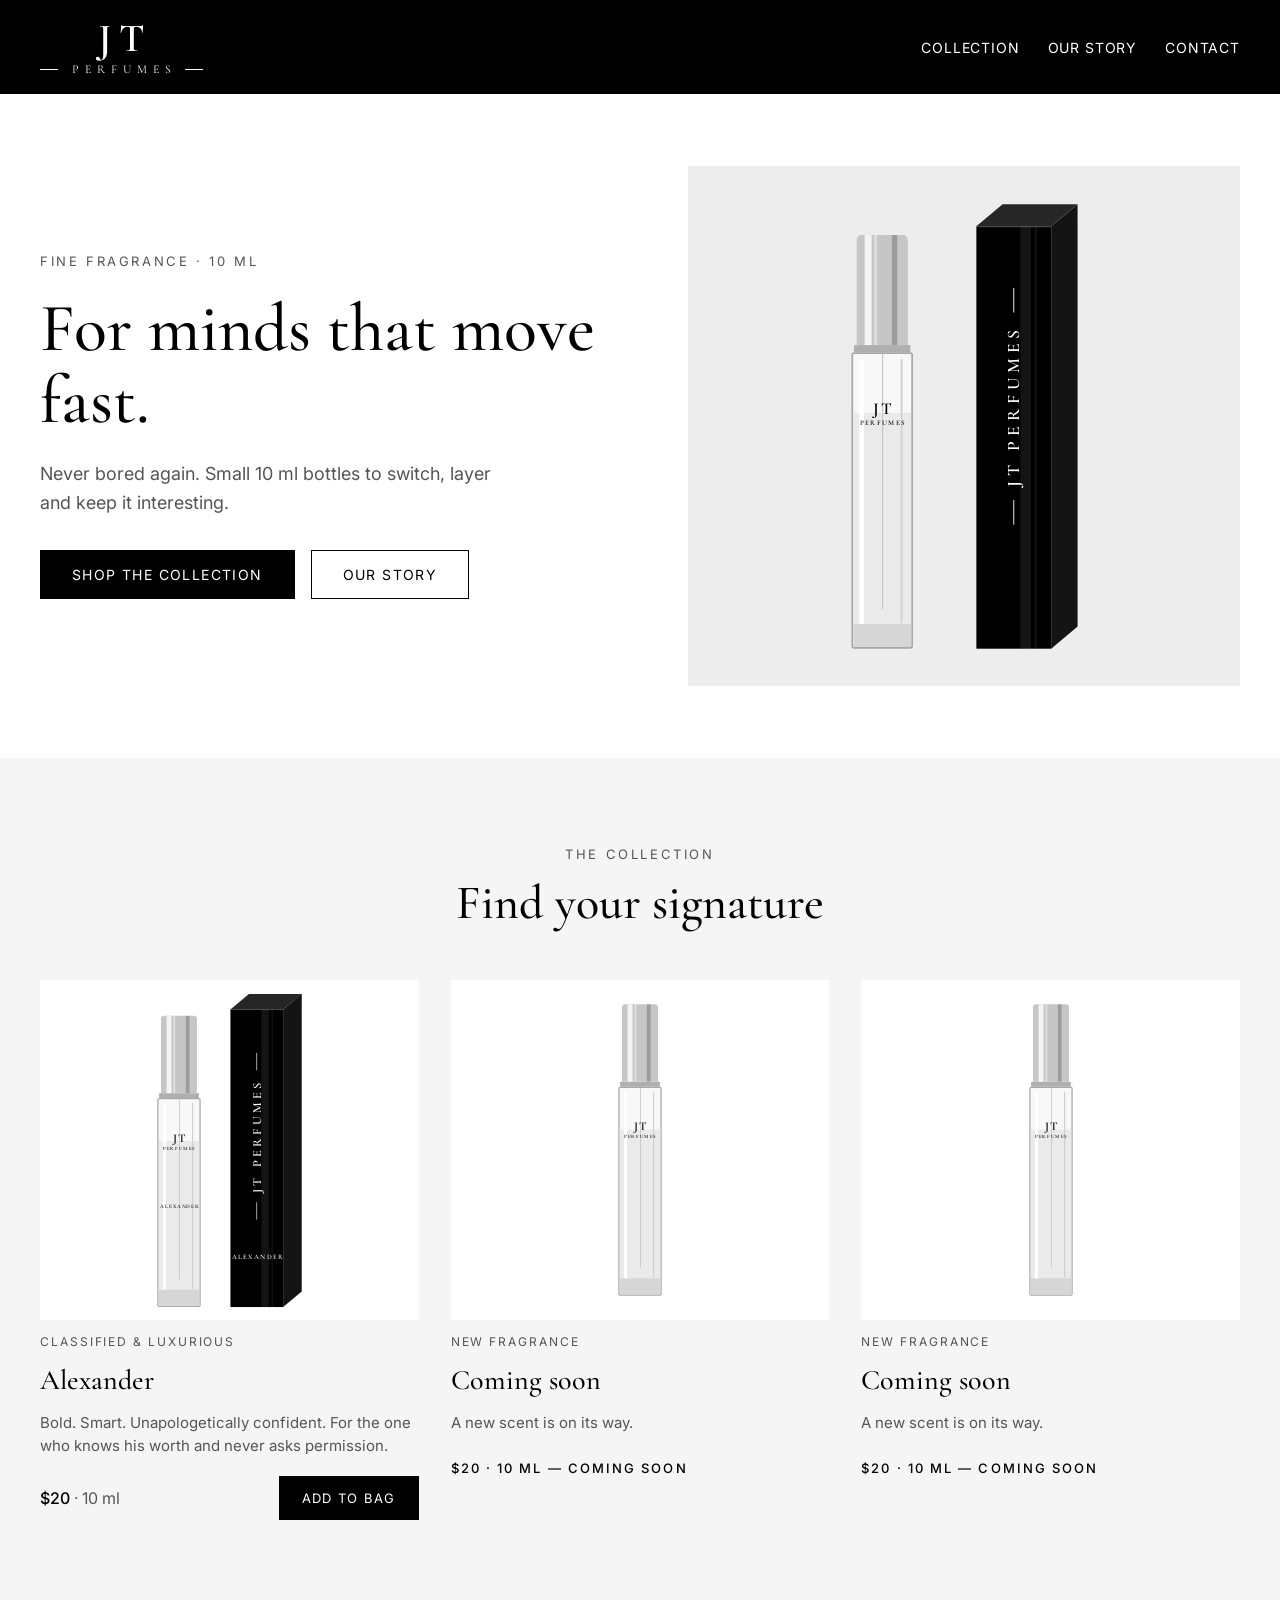
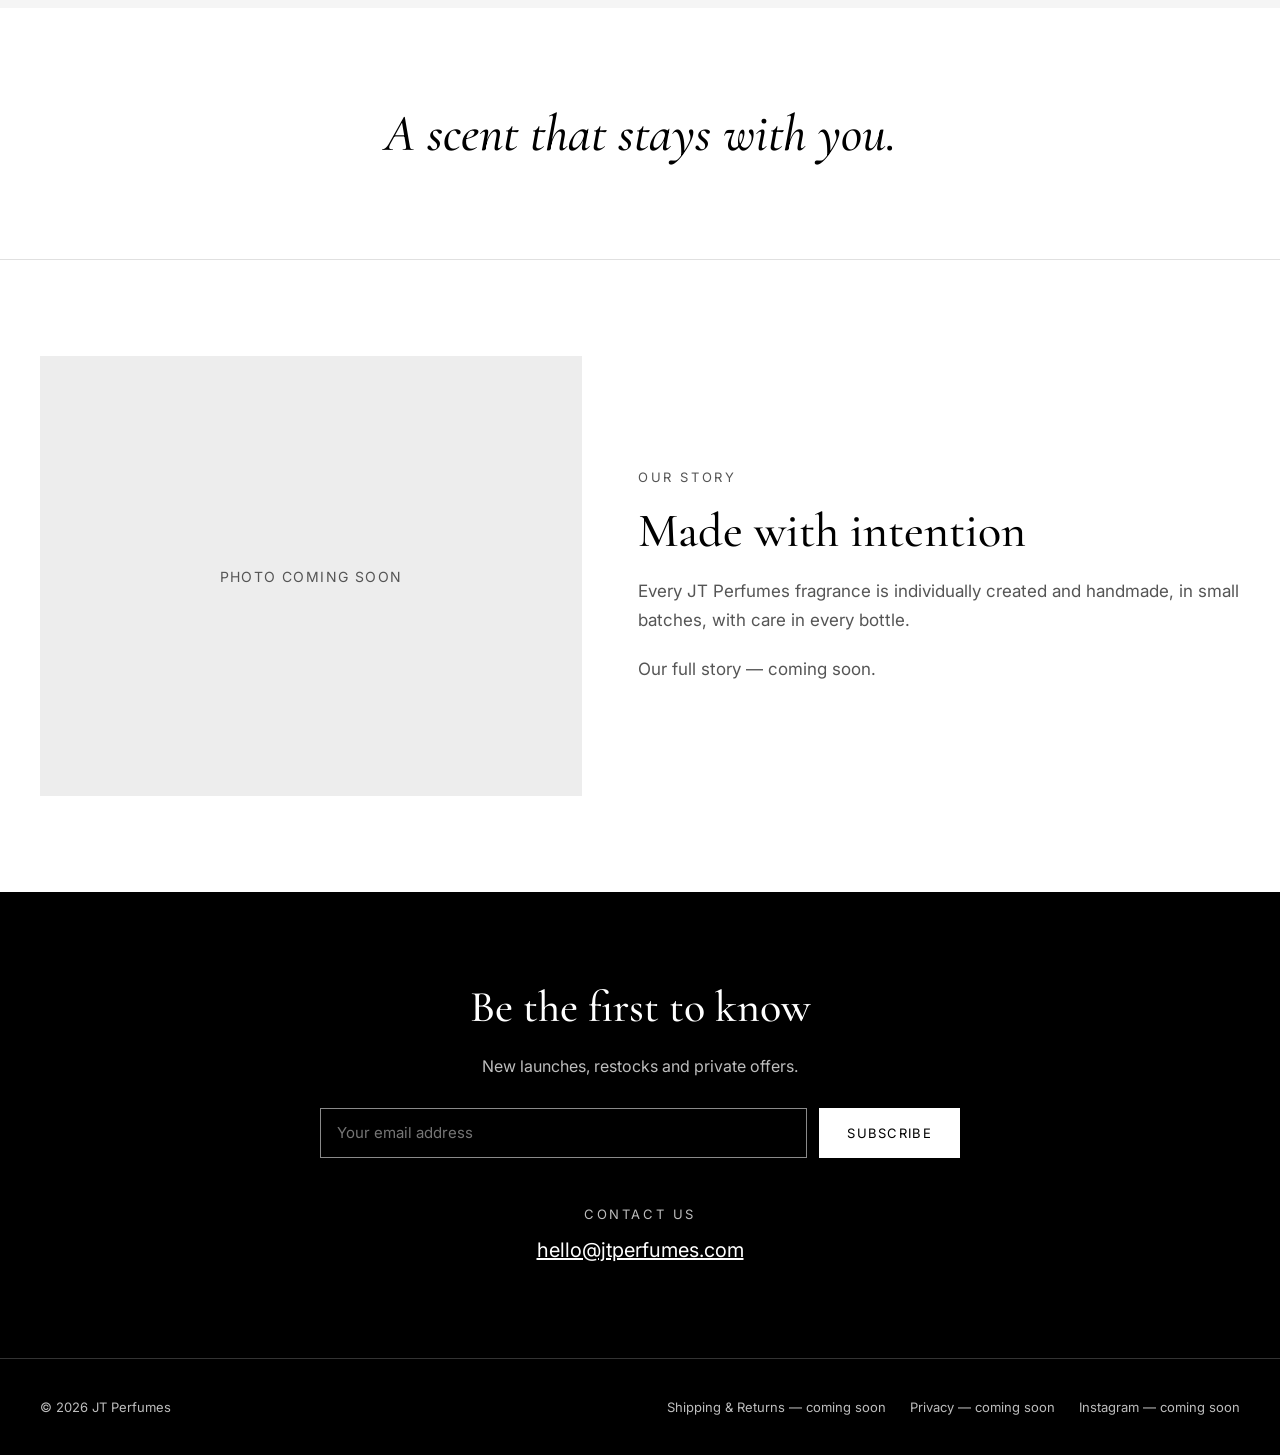
==== index.html @ 1dce6720 "Publish new JT Perfumes homepage Single-page black-and-white homepage: For minds that move fast, Ale" ====
<!doctype html>
<html lang="en">
<head>
<meta charset="utf-8">
<meta name="viewport" content="width=device-width, initial-scale=1">
<title>JT Perfumes – For minds that move fast</title>
<meta name="description" content="JT Perfumes – never bored again. Small 10 ml fragrances to switch, layer and keep it interesting.">
<link rel="preconnect" href="https://fonts.googleapis.com">
<link href="https://fonts.googleapis.com/css2?family=Cormorant+Garamond:ital,wght@0,400;0,500;0,600;1,500&amp;family=Inter:wght@400;500;600&amp;display=swap" rel="stylesheet">
<style>
body{margin:0;background:#FFFFFF}
a{color:#000000}a:hover{color:#555555}
</style>
<style>html{scroll-behavior:smooth}</style>
</head>
<body>
<div style="font-family: Inter, system-ui, sans-serif; color: #000000; background: #FFFFFF; width: 100%; min-height: 100vh">

<header style="background: #000000; color: #FFFFFF">
<nav aria-label="Main" style="max-width: 1200px; margin: 0 auto; padding: 18px 24px; display: flex; flex-wrap: wrap; align-items: center; justify-content: space-between; gap: 16px">
<a href="#top" aria-label="JT Perfumes home" style="color: #FFFFFF; text-decoration: none; display: flex; flex-direction: column; align-items: center; gap: 4px">
<span style="font-family: 'Cormorant Garamond', Georgia, serif; font-weight: 600; font-size: 40px; line-height: 1; letter-spacing: 0.22em; padding-left: 0.22em">JT</span>
<span style="display: flex; align-items: center; gap: 8px">
<span style="width: 18px; height: 1px; background: #FFFFFF"></span>
<span style="font-family: 'Cormorant Garamond', Georgia, serif; font-size: 12px; letter-spacing: 0.5em; padding-left: 0.5em">PERFUMES</span>
<span style="width: 18px; height: 1px; background: #FFFFFF"></span>
</span>
</a>
<div style="display: flex; flex-wrap: wrap; gap: 28px; font-size: 14px; letter-spacing: 0.06em; text-transform: uppercase">
<a href="#collection" style="color: #FFFFFF; text-decoration: none; padding: 12px 0">Collection</a>
<a href="#about" style="color: #FFFFFF; text-decoration: none; padding: 12px 0">Our Story</a>
<a href="#contact" style="color: #FFFFFF; text-decoration: none; padding: 12px 0">Contact</a>
</div>
</nav>
</header>

<section id="top" style="max-width: 1200px; margin: 0 auto; padding: 72px 24px; display: flex; flex-wrap: wrap; align-items: center; gap: 56px">
<div style="flex: 1 1 420px; min-width: 0; display: flex; flex-direction: column; gap: 24px">
<p style="margin: 0; font-size: 13px; letter-spacing: 0.2em; text-transform: uppercase; color: #555555">Fine fragrance · 10 ml</p>
<h1 style="margin: 0; font-family: 'Cormorant Garamond', Georgia, serif; font-weight: 500; font-size: 68px; line-height: 1.05">For minds that move fast.</h1>
<p style="margin: 0; font-size: 18px; line-height: 1.6; color: #555555; max-width: 480px">Never bored again. Small 10 ml bottles to switch, layer and keep it interesting.</p>
<div style="display: flex; flex-wrap: wrap; gap: 16px; padding-top: 8px">
<a href="#collection" style="display: inline-block; background: #000000; color: #FFFFFF; text-decoration: none; padding: 16px 32px; font-size: 14px; letter-spacing: 0.1em; text-transform: uppercase">Shop the collection</a>
<a href="#about" style="display: inline-block; border: 1px solid #000000; text-decoration: none; padding: 15px 31px; font-size: 14px; letter-spacing: 0.1em; text-transform: uppercase">Our story</a>
</div>
</div>
<div style="flex: 1 1 380px; min-width: 0; height: 520px; background: #EDEDED; overflow: hidden; display: flex; align-items: center; justify-content: center">
<div style="flex: none; transform: scale(0.88); display: flex; align-items: flex-end; gap: 72px">
<div role="img" aria-label="Slim square clear glass 10 ml bottle with silver cap" style="width: 70px; display: flex; flex-direction: column; align-items: center">
<div style="position: relative; width: 58px; height: 125px; border-radius: 5px 5px 1px 1px; background: #C6C6C6; overflow: hidden">
<div style="position: absolute; left: 9px; top: 0; width: 8px; height: 125px; background: #F4F4F4"></div>
<div style="position: absolute; left: 20px; top: 0; width: 3px; height: 125px; background: #E0E0E0"></div>
<div style="position: absolute; left: 40px; top: 0; width: 6px; height: 125px; background: #9C9C9C"></div>
</div>
<div style="width: 64px; height: 8px; background: #AFAFAF"></div>
<div style="position: relative; width: 70px; height: 337px; box-sizing: border-box; border: 2px solid #A8A8A8; border-radius: 3px; background: #F8F8F8; overflow: hidden">
<div style="position: absolute; left: 0; bottom: 0; width: 100%; height: 80%; background: #EAEAEA"></div>
<div style="position: absolute; left: 7px; top: 6px; width: 5px; height: 320px; background: #FFFFFF; border-radius: 2px"></div>
<div style="position: absolute; left: 54px; top: 6px; width: 2px; height: 300px; background: #D0D0D0"></div>
<div style="position: absolute; left: 33px; top: 0; width: 1px; height: 290px; background: #B8B8B8"></div>
<div style="position: absolute; left: 0; bottom: 0; width: 100%; height: 26px; background: #D6D6D6"></div>
<div style="position: absolute; left: 0; top: 52px; width: 66px; display: flex; flex-direction: column; align-items: center; gap: 4px; color: #000000; font-family: 'Cormorant Garamond', Georgia, serif">
<span style="font-weight: 600; font-size: 19px; line-height: 1; letter-spacing: 0.14em; padding-left: 0.14em">JT</span>
<span style="font-weight: 600; font-size: 8px; line-height: 1; letter-spacing: 0.22em; padding-left: 0.22em">PERFUMES</span>
</div>
</div>
</div>
<div role="img" aria-label="Tall glossy black JT Perfumes box" style="position: relative; width: 115px; height: 505px">
<div style="position: absolute; left: 0; top: 0; width: 85px; height: 25px; background: #262626; transform: skewX(-50deg); transform-origin: bottom left"></div>
<div style="position: absolute; left: 85px; top: 25px; width: 30px; height: 480px; background: #141414; transform: skewY(-40deg); transform-origin: top left"></div>
<div style="position: absolute; left: 0; top: 25px; width: 85px; height: 480px; background: #000000; overflow: hidden; color: #FFFFFF">
<div style="position: absolute; left: 0; top: 0; width: 85px; height: 1px; background: #5A5A5A"></div>
<div style="position: absolute; left: 50px; top: 0; width: 12px; height: 480px; background: #FFFFFF; opacity: 0.08"></div>
<div style="position: absolute; left: 66px; top: 0; width: 3px; height: 480px; background: #FFFFFF; opacity: 0.06"></div>
<div style="position: absolute; left: 0; top: 70px; width: 85px; display: flex; flex-direction: column; align-items: center; gap: 14px">
<span style="width: 1px; height: 28px; background: #FFFFFF"></span>
<span style="writing-mode: vertical-rl; transform: rotate(180deg); white-space: nowrap; font-family: 'Cormorant Garamond', Georgia, serif; font-weight: 600; font-size: 20px; line-height: 1; letter-spacing: 0.28em">JT PERFUMES</span>
<span style="width: 1px; height: 28px; background: #FFFFFF"></span>
</div>
</div>
</div>
</div>
</div>
</section>

<section id="collection" style="background: #F5F5F5; padding: 88px 24px">
<div style="max-width: 1200px; margin: 0 auto; display: flex; flex-direction: column; gap: 48px">
<div style="display: flex; flex-direction: column; gap: 12px; align-items: center; text-align: center">
<p style="margin: 0; font-size: 13px; letter-spacing: 0.2em; text-transform: uppercase; color: #555555">The collection</p>
<h2 style="margin: 0; font-family: 'Cormorant Garamond', Georgia, serif; font-weight: 500; font-size: 48px">Find your signature</h2>
</div>
<div style="display: grid; grid-template-columns: repeat(auto-fit, minmax(240px, 1fr)); gap: 32px">

<article style="display: flex; flex-direction: column; gap: 14px">

<div style="height: 340px; background: #FFFFFF; overflow: hidden; display: flex; align-items: center; justify-content: center">
<div style="flex: none; transform: scale(0.62); display: flex; align-items: flex-end; gap: 48px">
<div role="img" aria-label="Alexander 10 ml bottle" style="width: 70px; display: flex; flex-direction: column; align-items: center">
<div style="position: relative; width: 58px; height: 125px; border-radius: 5px 5px 1px 1px; background: #C6C6C6; overflow: hidden">
<div style="position: absolute; left: 9px; top: 0; width: 8px; height: 125px; background: #F4F4F4"></div>
<div style="position: absolute; left: 20px; top: 0; width: 3px; height: 125px; background: #E0E0E0"></div>
<div style="position: absolute; left: 40px; top: 0; width: 6px; height: 125px; background: #9C9C9C"></div>
</div>
<div style="width: 64px; height: 8px; background: #AFAFAF"></div>
<div style="position: relative; width: 70px; height: 337px; box-sizing: border-box; border: 2px solid #A8A8A8; border-radius: 3px; background: #F8F8F8; overflow: hidden">
<div style="position: absolute; left: 0; bottom: 0; width: 100%; height: 80%; background: #EAEAEA"></div>
<div style="position: absolute; left: 7px; top: 6px; width: 5px; height: 320px; background: #FFFFFF; border-radius: 2px"></div>
<div style="position: absolute; left: 54px; top: 6px; width: 2px; height: 300px; background: #D0D0D0"></div>
<div style="position: absolute; left: 33px; top: 0; width: 1px; height: 290px; background: #B8B8B8"></div>
<div style="position: absolute; left: 0; bottom: 0; width: 100%; height: 26px; background: #D6D6D6"></div>
<div style="position: absolute; left: 0; top: 52px; width: 66px; display: flex; flex-direction: column; align-items: center; gap: 4px; color: #000000; font-family: 'Cormorant Garamond', Georgia, serif">
<span style="font-weight: 600; font-size: 19px; line-height: 1; letter-spacing: 0.14em; padding-left: 0.14em">JT</span>
<span style="font-weight: 600; font-size: 8px; line-height: 1; letter-spacing: 0.22em; padding-left: 0.22em">PERFUMES</span>
</div>
<span style="position: absolute; left: 0; top: 168px; width: 66px; text-align: center; font-family: 'Cormorant Garamond', Georgia, serif; font-weight: 600; font-size: 8.5px; letter-spacing: 0.16em; padding-left: 0.16em; color: #000000">ALEXANDER</span>
</div>
</div>
<div role="img" aria-label="Alexander box" style="position: relative; width: 115px; height: 505px">
<div style="position: absolute; left: 0; top: 0; width: 85px; height: 25px; background: #262626; transform: skewX(-50deg); transform-origin: bottom left"></div>
<div style="position: absolute; left: 85px; top: 25px; width: 30px; height: 480px; background: #141414; transform: skewY(-40deg); transform-origin: top left"></div>
<div style="position: absolute; left: 0; top: 25px; width: 85px; height: 480px; background: #000000; overflow: hidden; color: #FFFFFF">
<div style="position: absolute; left: 0; top: 0; width: 85px; height: 1px; background: #5A5A5A"></div>
<div style="position: absolute; left: 50px; top: 0; width: 12px; height: 480px; background: #FFFFFF; opacity: 0.08"></div>
<div style="position: absolute; left: 66px; top: 0; width: 3px; height: 480px; background: #FFFFFF; opacity: 0.06"></div>
<div style="position: absolute; left: 0; top: 70px; width: 85px; display: flex; flex-direction: column; align-items: center; gap: 14px">
<span style="width: 1px; height: 28px; background: #FFFFFF"></span>
<span style="writing-mode: vertical-rl; transform: rotate(180deg); white-space: nowrap; font-family: 'Cormorant Garamond', Georgia, serif; font-weight: 600; font-size: 20px; line-height: 1; letter-spacing: 0.28em">JT PERFUMES</span>
<span style="width: 1px; height: 28px; background: #FFFFFF"></span>
</div>
</div>
<span style="position: absolute; left: 0; top: 418px; width: 85px; text-align: center; font-family: 'Cormorant Garamond', Georgia, serif; font-weight: 600; font-size: 11px; letter-spacing: 0.2em; padding-left: 0.2em; color: #FFFFFF">ALEXANDER</span>
</div>
</div>
</div>


<p style="margin: 0; font-size: 12px; letter-spacing: 0.16em; text-transform: uppercase; color: #555555">Classified &amp; Luxurious</p>
<h3 style="margin: 0; font-family: 'Cormorant Garamond', Georgia, serif; font-weight: 500; font-size: 28px">Alexander</h3>
<p style="margin: 0; font-size: 15px; line-height: 1.55; color: #555555">Bold. Smart. Unapologetically confident. For the one who knows his worth and never asks permission.</p>

<div style="display: flex; align-items: center; justify-content: space-between; gap: 12px; padding-top: 4px">
<span style="font-size: 16px; font-weight: 500">$20 <span style="font-weight: 400; color: #555555">· 10 ml</span></span>
<button type="button" style="background: #000000; border: 1px solid #000000; color: #FFFFFF; padding: 12px 22px; min-height: 44px; font-family: Inter, sans-serif; font-size: 13px; letter-spacing: 0.1em; text-transform: uppercase; cursor: pointer">Add to bag</button>
</div>


</article>

<article style="display: flex; flex-direction: column; gap: 14px">


<div style="height: 340px; background: #FFFFFF; overflow: hidden; display: flex; align-items: center; justify-content: center">
<div style="flex: none; transform: scale(0.62)">
<div role="img" aria-label="Slim square clear glass 10 ml bottle with silver cap" style="width: 70px; display: flex; flex-direction: column; align-items: center">
<div style="position: relative; width: 58px; height: 125px; border-radius: 5px 5px 1px 1px; background: #C6C6C6; overflow: hidden">
<div style="position: absolute; left: 9px; top: 0; width: 8px; height: 125px; background: #F4F4F4"></div>
<div style="position: absolute; left: 20px; top: 0; width: 3px; height: 125px; background: #E0E0E0"></div>
<div style="position: absolute; left: 40px; top: 0; width: 6px; height: 125px; background: #9C9C9C"></div>
</div>
<div style="width: 64px; height: 8px; background: #AFAFAF"></div>
<div style="position: relative; width: 70px; height: 337px; box-sizing: border-box; border: 2px solid #A8A8A8; border-radius: 3px; background: #F8F8F8; overflow: hidden">
<div style="position: absolute; left: 0; bottom: 0; width: 100%; height: 80%; background: #EAEAEA"></div>
<div style="position: absolute; left: 7px; top: 6px; width: 5px; height: 320px; background: #FFFFFF; border-radius: 2px"></div>
<div style="position: absolute; left: 54px; top: 6px; width: 2px; height: 300px; background: #D0D0D0"></div>
<div style="position: absolute; left: 33px; top: 0; width: 1px; height: 290px; background: #B8B8B8"></div>
<div style="position: absolute; left: 0; bottom: 0; width: 100%; height: 26px; background: #D6D6D6"></div>
<div style="position: absolute; left: 0; top: 52px; width: 66px; display: flex; flex-direction: column; align-items: center; gap: 4px; color: #000000; font-family: 'Cormorant Garamond', Georgia, serif">
<span style="font-weight: 600; font-size: 19px; line-height: 1; letter-spacing: 0.14em; padding-left: 0.14em">JT</span>
<span style="font-weight: 600; font-size: 8px; line-height: 1; letter-spacing: 0.22em; padding-left: 0.22em">PERFUMES</span>
</div>
</div>
</div>
</div>
</div>

<p style="margin: 0; font-size: 12px; letter-spacing: 0.16em; text-transform: uppercase; color: #555555">New fragrance</p>
<h3 style="margin: 0; font-family: 'Cormorant Garamond', Georgia, serif; font-weight: 500; font-size: 28px">Coming soon</h3>
<p style="margin: 0; font-size: 15px; line-height: 1.55; color: #555555">A new scent is on its way.</p>


<p style="margin: 0; padding: 12px 0; font-size: 13px; letter-spacing: 0.16em; text-transform: uppercase; color: #000000; font-weight: 500">$20 · 10 ml — Coming soon</p>

</article>

<article style="display: flex; flex-direction: column; gap: 14px">


<div style="height: 340px; background: #FFFFFF; overflow: hidden; display: flex; align-items: center; justify-content: center">
<div style="flex: none; transform: scale(0.62)">
<div role="img" aria-label="Slim square clear glass 10 ml bottle with silver cap" style="width: 70px; display: flex; flex-direction: column; align-items: center">
<div style="position: relative; width: 58px; height: 125px; border-radius: 5px 5px 1px 1px; background: #C6C6C6; overflow: hidden">
<div style="position: absolute; left: 9px; top: 0; width: 8px; height: 125px; background: #F4F4F4"></div>
<div style="position: absolute; left: 20px; top: 0; width: 3px; height: 125px; background: #E0E0E0"></div>
<div style="position: absolute; left: 40px; top: 0; width: 6px; height: 125px; background: #9C9C9C"></div>
</div>
<div style="width: 64px; height: 8px; background: #AFAFAF"></div>
<div style="position: relative; width: 70px; height: 337px; box-sizing: border-box; border: 2px solid #A8A8A8; border-radius: 3px; background: #F8F8F8; overflow: hidden">
<div style="position: absolute; left: 0; bottom: 0; width: 100%; height: 80%; background: #EAEAEA"></div>
<div style="position: absolute; left: 7px; top: 6px; width: 5px; height: 320px; background: #FFFFFF; border-radius: 2px"></div>
<div style="position: absolute; left: 54px; top: 6px; width: 2px; height: 300px; background: #D0D0D0"></div>
<div style="position: absolute; left: 33px; top: 0; width: 1px; height: 290px; background: #B8B8B8"></div>
<div style="position: absolute; left: 0; bottom: 0; width: 100%; height: 26px; background: #D6D6D6"></div>
<div style="position: absolute; left: 0; top: 52px; width: 66px; display: flex; flex-direction: column; align-items: center; gap: 4px; color: #000000; font-family: 'Cormorant Garamond', Georgia, serif">
<span style="font-weight: 600; font-size: 19px; line-height: 1; letter-spacing: 0.14em; padding-left: 0.14em">JT</span>
<span style="font-weight: 600; font-size: 8px; line-height: 1; letter-spacing: 0.22em; padding-left: 0.22em">PERFUMES</span>
</div>
</div>
</div>
</div>
</div>

<p style="margin: 0; font-size: 12px; letter-spacing: 0.16em; text-transform: uppercase; color: #555555">New fragrance</p>
<h3 style="margin: 0; font-family: 'Cormorant Garamond', Georgia, serif; font-weight: 500; font-size: 28px">Coming soon</h3>
<p style="margin: 0; font-size: 15px; line-height: 1.55; color: #555555">A new scent is on its way.</p>


<p style="margin: 0; padding: 12px 0; font-size: 13px; letter-spacing: 0.16em; text-transform: uppercase; color: #000000; font-weight: 500">$20 · 10 ml — Coming soon</p>

</article>

</div>
</div>
</section>

<section aria-label="Brand line" style="padding: 96px 24px; border-bottom: 1px solid #E0E0E0">
<p style="margin: 0 auto; max-width: 900px; text-align: center; font-family: 'Cormorant Garamond', Georgia, serif; font-style: italic; font-weight: 500; font-size: 52px; line-height: 1.15">A scent that stays with you.</p>
</section>

<section id="about" style="max-width: 1200px; margin: 0 auto; padding: 96px 24px; display: flex; flex-wrap: wrap; gap: 56px; align-items: center">
<div role="img" aria-label="Brand photo placeholder" style="flex: 1 1 360px; min-width: 0; height: 440px; background: #EDEDED; display: flex; align-items: center; justify-content: center; color: #555555; font-size: 14px; letter-spacing: 0.1em; text-transform: uppercase">Photo coming soon</div>
<div style="flex: 1 1 420px; min-width: 0; display: flex; flex-direction: column; gap: 20px">
<p style="margin: 0; font-size: 13px; letter-spacing: 0.2em; text-transform: uppercase; color: #555555">Our story</p>
<h2 style="margin: 0; font-family: 'Cormorant Garamond', Georgia, serif; font-weight: 500; font-size: 48px; line-height: 1.1">Made with intention</h2>
<p style="margin: 0; font-size: 17px; line-height: 1.7; color: #555555">Every JT Perfumes fragrance is individually created and handmade, in small batches, with care in every bottle.</p>
<p style="margin: 0; font-size: 17px; line-height: 1.7; color: #555555">Our full story — coming soon.</p>
</div>
</section>

<section id="contact" style="background: #000000; color: #FFFFFF; padding: 88px 24px">
<div style="max-width: 640px; margin: 0 auto; display: flex; flex-direction: column; gap: 20px; align-items: center; text-align: center">
<h2 style="margin: 0; font-family: 'Cormorant Garamond', Georgia, serif; font-weight: 500; font-size: 44px">Be the first to know</h2>
<p style="margin: 0; font-size: 16px; line-height: 1.6; color: #BDBDBD">New launches, restocks and private offers.</p>
<form style="display: flex; flex-wrap: wrap; gap: 12px; width: 100%; justify-content: center; padding-top: 8px">
<label for="email" style="position: absolute; width: 1px; height: 1px; overflow: hidden; clip: rect(0 0 0 0)">Email address</label>
<input id="email" type="email" placeholder="Your email address" style="flex: 1 1 280px; min-width: 0; min-height: 48px; padding: 0 16px; border: 1px solid #8A8A8A; background: transparent; color: #FFFFFF; font-family: Inter, sans-serif; font-size: 15px">
<button type="button" style="min-height: 48px; padding: 0 28px; border: none; background: #FFFFFF; color: #000000; font-family: Inter, sans-serif; font-size: 13px; letter-spacing: 0.1em; text-transform: uppercase; cursor: pointer">Subscribe</button>
</form>
<div style="padding-top: 28px; display: flex; flex-direction: column; gap: 8px; align-items: center">
<p style="margin: 0; font-size: 13px; letter-spacing: 0.2em; text-transform: uppercase; color: #BDBDBD">Contact us</p>
<a href="mailto:hello@jtperfumes.com" style="color: #FFFFFF; font-size: 20px; padding: 8px 0">hello@jtperfumes.com</a>
</div>
</div>
</section>

<footer style="background: #000000; border-top: 1px solid #333333">
<div style="max-width: 1200px; margin: 0 auto; padding: 28px 24px; display: flex; flex-wrap: wrap; justify-content: space-between; align-items: center; gap: 16px; font-size: 13px; color: #BDBDBD">
<span>© 2026 JT Perfumes</span>
<div style="display: flex; flex-wrap: wrap; gap: 24px">
<span style="padding: 12px 0">Shipping &amp; Returns — coming soon</span>
<span style="padding: 12px 0">Privacy — coming soon</span>
<span style="padding: 12px 0">Instagram — coming soon</span>
</div>
</div>
</footer>

</div>
</body>
</html>
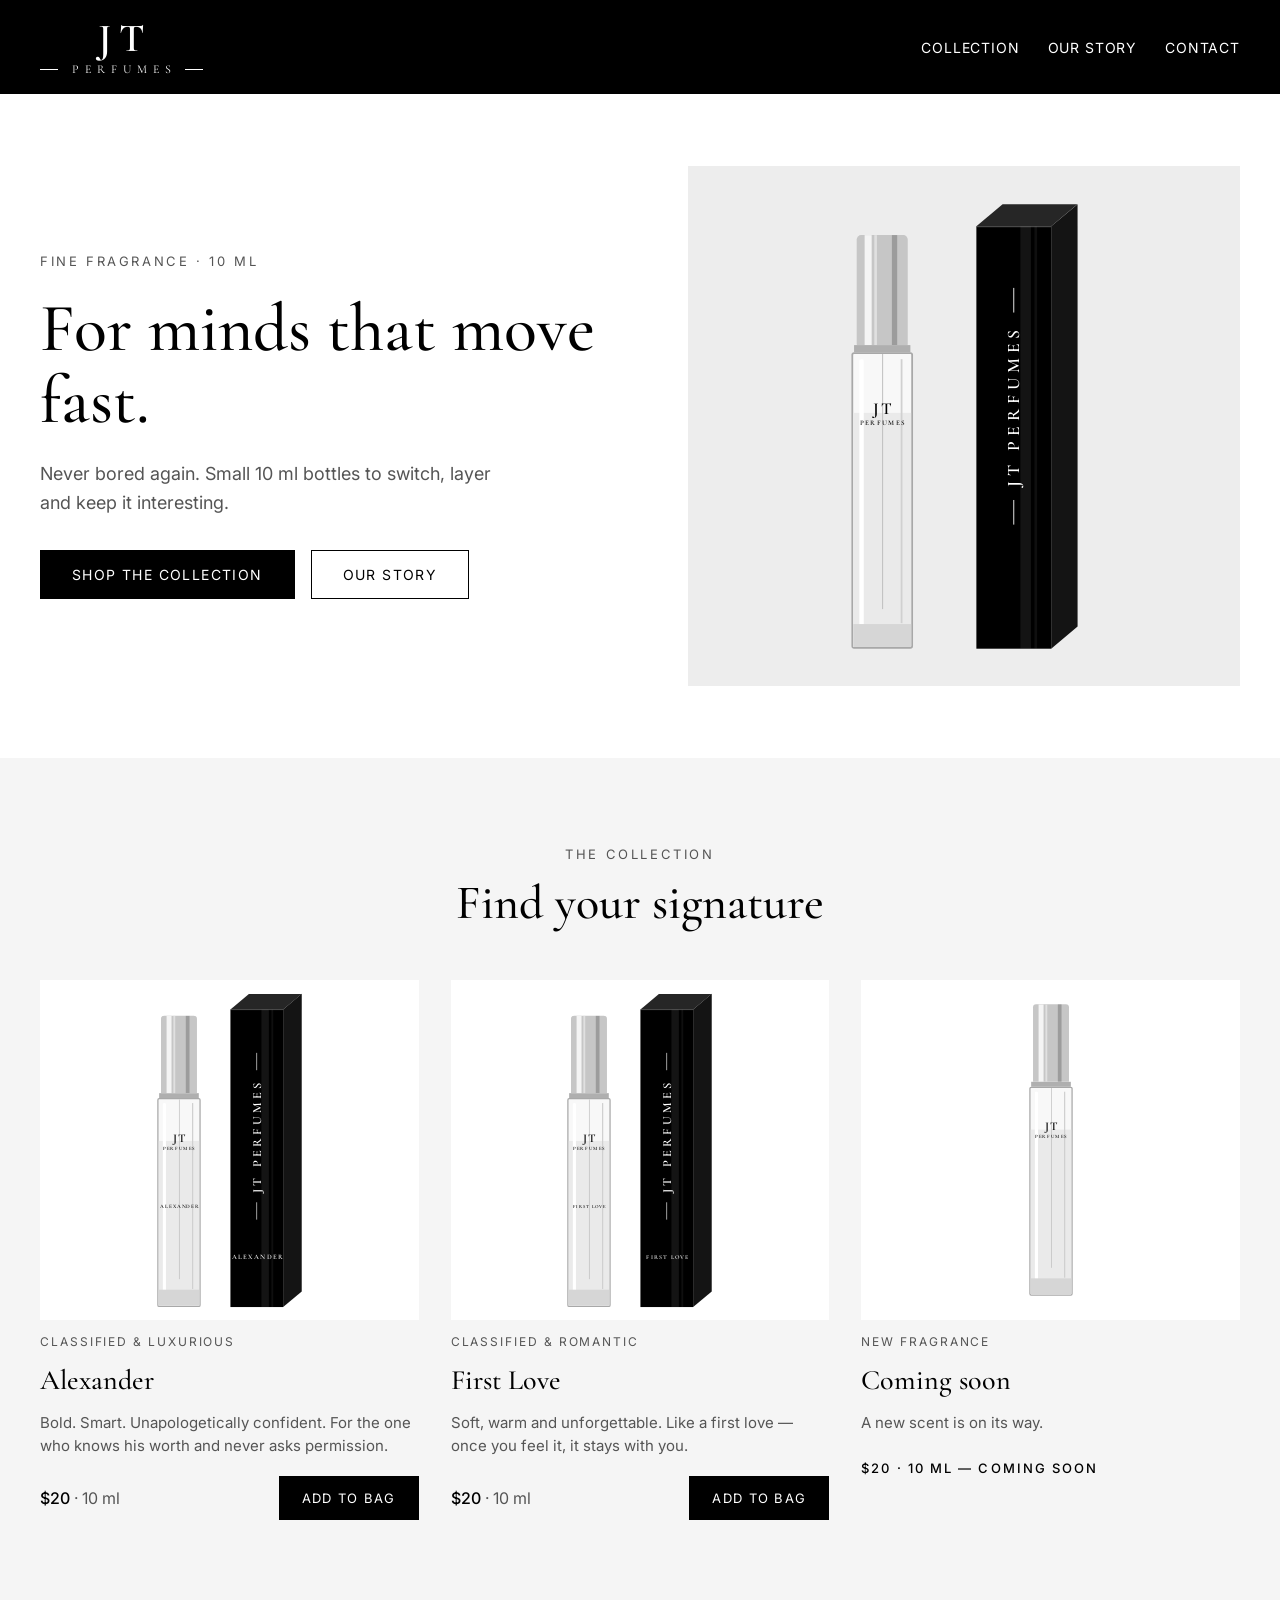
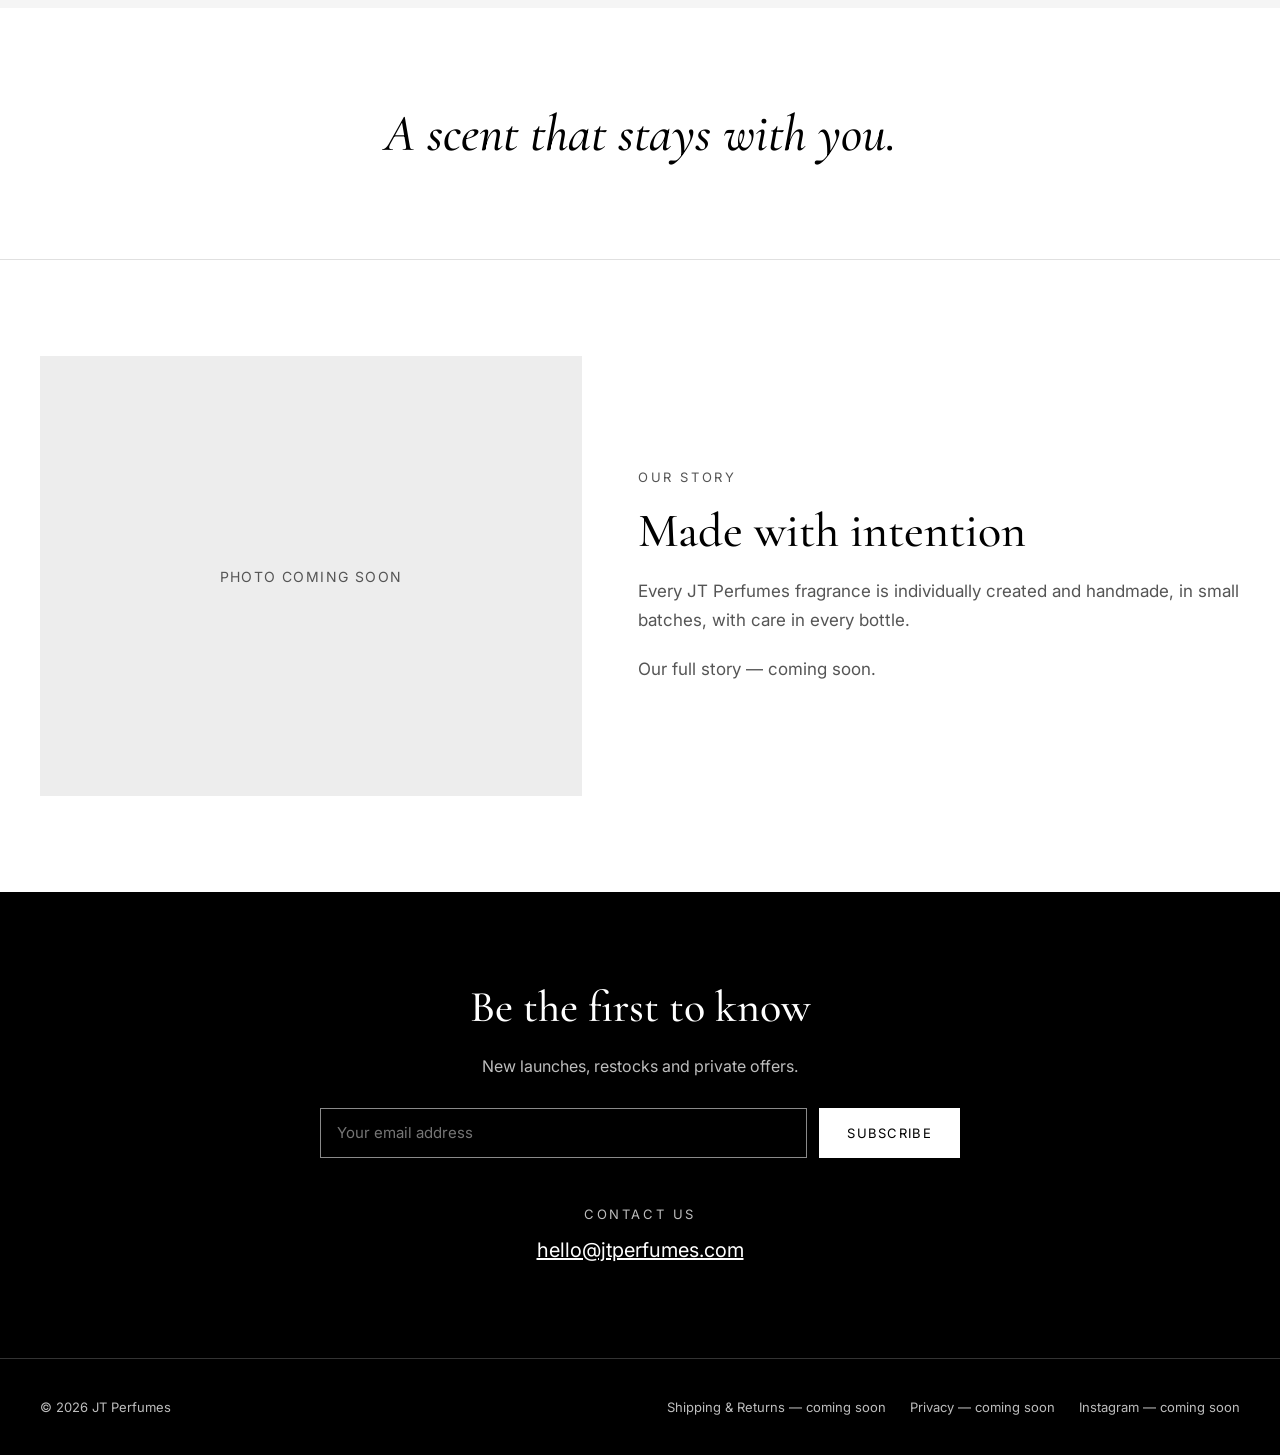
==== commit 8385aa3f: "Add First Love as the second fragrance Co-Authored-By: Claude Opus 5.5 <noreply@anthropic.com> Claud" ====
--- a/index.html
+++ b/index.html
@@ -148,37 +148,56 @@
 
 <article style="display: flex; flex-direction: column; gap: 14px">
 
-
 <div style="height: 340px; background: #FFFFFF; overflow: hidden; display: flex; align-items: center; justify-content: center">
-<div style="flex: none; transform: scale(0.62)">
-<div role="img" aria-label="Slim square clear glass 10 ml bottle with silver cap" style="width: 70px; display: flex; flex-direction: column; align-items: center">
-<div style="position: relative; width: 58px; height: 125px; border-radius: 5px 5px 1px 1px; background: #C6C6C6; overflow: hidden">
-<div style="position: absolute; left: 9px; top: 0; width: 8px; height: 125px; background: #F4F4F4"></div>
-<div style="position: absolute; left: 20px; top: 0; width: 3px; height: 125px; background: #E0E0E0"></div>
-<div style="position: absolute; left: 40px; top: 0; width: 6px; height: 125px; background: #9C9C9C"></div>
-</div>
-<div style="width: 64px; height: 8px; background: #AFAFAF"></div>
-<div style="position: relative; width: 70px; height: 337px; box-sizing: border-box; border: 2px solid #A8A8A8; border-radius: 3px; background: #F8F8F8; overflow: hidden">
-<div style="position: absolute; left: 0; bottom: 0; width: 100%; height: 80%; background: #EAEAEA"></div>
-<div style="position: absolute; left: 7px; top: 6px; width: 5px; height: 320px; background: #FFFFFF; border-radius: 2px"></div>
-<div style="position: absolute; left: 54px; top: 6px; width: 2px; height: 300px; background: #D0D0D0"></div>
-<div style="position: absolute; left: 33px; top: 0; width: 1px; height: 290px; background: #B8B8B8"></div>
-<div style="position: absolute; left: 0; bottom: 0; width: 100%; height: 26px; background: #D6D6D6"></div>
-<div style="position: absolute; left: 0; top: 52px; width: 66px; display: flex; flex-direction: column; align-items: center; gap: 4px; color: #000000; font-family: 'Cormorant Garamond', Georgia, serif">
-<span style="font-weight: 600; font-size: 19px; line-height: 1; letter-spacing: 0.14em; padding-left: 0.14em">JT</span>
-<span style="font-weight: 600; font-size: 8px; line-height: 1; letter-spacing: 0.22em; padding-left: 0.22em">PERFUMES</span>
-</div>
-</div>
-</div>
-</div>
-</div>
-
-<p style="margin: 0; font-size: 12px; letter-spacing: 0.16em; text-transform: uppercase; color: #555555">New fragrance</p>
-<h3 style="margin: 0; font-family: 'Cormorant Garamond', Georgia, serif; font-weight: 500; font-size: 28px">Coming soon</h3>
-<p style="margin: 0; font-size: 15px; line-height: 1.55; color: #555555">A new scent is on its way.</p>
-
-
-<p style="margin: 0; padding: 12px 0; font-size: 13px; letter-spacing: 0.16em; text-transform: uppercase; color: #000000; font-weight: 500">$20 · 10 ml — Coming soon</p>
+<div style="flex: none; transform: scale(0.62); display: flex; align-items: flex-end; gap: 48px">
+<div role="img" aria-label="First Love 10 ml bottle" style="width: 70px; display: flex; flex-direction: column; align-items: center">
+<div style="position: relative; width: 58px; height: 125px; border-radius: 5px 5px 1px 1px; background: #C6C6C6; overflow: hidden">
+<div style="position: absolute; left: 9px; top: 0; width: 8px; height: 125px; background: #F4F4F4"></div>
+<div style="position: absolute; left: 20px; top: 0; width: 3px; height: 125px; background: #E0E0E0"></div>
+<div style="position: absolute; left: 40px; top: 0; width: 6px; height: 125px; background: #9C9C9C"></div>
+</div>
+<div style="width: 64px; height: 8px; background: #AFAFAF"></div>
+<div style="position: relative; width: 70px; height: 337px; box-sizing: border-box; border: 2px solid #A8A8A8; border-radius: 3px; background: #F8F8F8; overflow: hidden">
+<div style="position: absolute; left: 0; bottom: 0; width: 100%; height: 80%; background: #EAEAEA"></div>
+<div style="position: absolute; left: 7px; top: 6px; width: 5px; height: 320px; background: #FFFFFF; border-radius: 2px"></div>
+<div style="position: absolute; left: 54px; top: 6px; width: 2px; height: 300px; background: #D0D0D0"></div>
+<div style="position: absolute; left: 33px; top: 0; width: 1px; height: 290px; background: #B8B8B8"></div>
+<div style="position: absolute; left: 0; bottom: 0; width: 100%; height: 26px; background: #D6D6D6"></div>
+<div style="position: absolute; left: 0; top: 52px; width: 66px; display: flex; flex-direction: column; align-items: center; gap: 4px; color: #000000; font-family: 'Cormorant Garamond', Georgia, serif">
+<span style="font-weight: 600; font-size: 19px; line-height: 1; letter-spacing: 0.14em; padding-left: 0.14em">JT</span>
+<span style="font-weight: 600; font-size: 8px; line-height: 1; letter-spacing: 0.22em; padding-left: 0.22em">PERFUMES</span>
+</div>
+<span style="position: absolute; left: 0; top: 168px; width: 66px; text-align: center; font-family: 'Cormorant Garamond', Georgia, serif; font-weight: 600; font-size: 7.5px; letter-spacing: 0.16em; padding-left: 0.16em; color: #000000">FIRST LOVE</span>
+</div>
+</div>
+<div role="img" aria-label="First Love box" style="position: relative; width: 115px; height: 505px">
+<div style="position: absolute; left: 0; top: 0; width: 85px; height: 25px; background: #262626; transform: skewX(-50deg); transform-origin: bottom left"></div>
+<div style="position: absolute; left: 85px; top: 25px; width: 30px; height: 480px; background: #141414; transform: skewY(-40deg); transform-origin: top left"></div>
+<div style="position: absolute; left: 0; top: 25px; width: 85px; height: 480px; background: #000000; overflow: hidden; color: #FFFFFF">
+<div style="position: absolute; left: 0; top: 0; width: 85px; height: 1px; background: #5A5A5A"></div>
+<div style="position: absolute; left: 50px; top: 0; width: 12px; height: 480px; background: #FFFFFF; opacity: 0.08"></div>
+<div style="position: absolute; left: 66px; top: 0; width: 3px; height: 480px; background: #FFFFFF; opacity: 0.06"></div>
+<div style="position: absolute; left: 0; top: 70px; width: 85px; display: flex; flex-direction: column; align-items: center; gap: 14px">
+<span style="width: 1px; height: 28px; background: #FFFFFF"></span>
+<span style="writing-mode: vertical-rl; transform: rotate(180deg); white-space: nowrap; font-family: 'Cormorant Garamond', Georgia, serif; font-weight: 600; font-size: 20px; line-height: 1; letter-spacing: 0.28em">JT PERFUMES</span>
+<span style="width: 1px; height: 28px; background: #FFFFFF"></span>
+</div>
+</div>
+<span style="position: absolute; left: 0; top: 418px; width: 85px; text-align: center; font-family: 'Cormorant Garamond', Georgia, serif; font-weight: 600; font-size: 9.5px; letter-spacing: 0.2em; padding-left: 0.2em; color: #FFFFFF">FIRST LOVE</span>
+</div>
+</div>
+</div>
+
+
+<p style="margin: 0; font-size: 12px; letter-spacing: 0.16em; text-transform: uppercase; color: #555555">Classified &amp; Romantic</p>
+<h3 style="margin: 0; font-family: 'Cormorant Garamond', Georgia, serif; font-weight: 500; font-size: 28px">First Love</h3>
+<p style="margin: 0; font-size: 15px; line-height: 1.55; color: #555555">Soft, warm and unforgettable. Like a first love — once you feel it, it stays with you.</p>
+
+<div style="display: flex; align-items: center; justify-content: space-between; gap: 12px; padding-top: 4px">
+<span style="font-size: 16px; font-weight: 500">$20 <span style="font-weight: 400; color: #555555">· 10 ml</span></span>
+<button type="button" style="background: #000000; border: 1px solid #000000; color: #FFFFFF; padding: 12px 22px; min-height: 44px; font-family: Inter, sans-serif; font-size: 13px; letter-spacing: 0.1em; text-transform: uppercase; cursor: pointer">Add to bag</button>
+</div>
+
 
 </article>
 
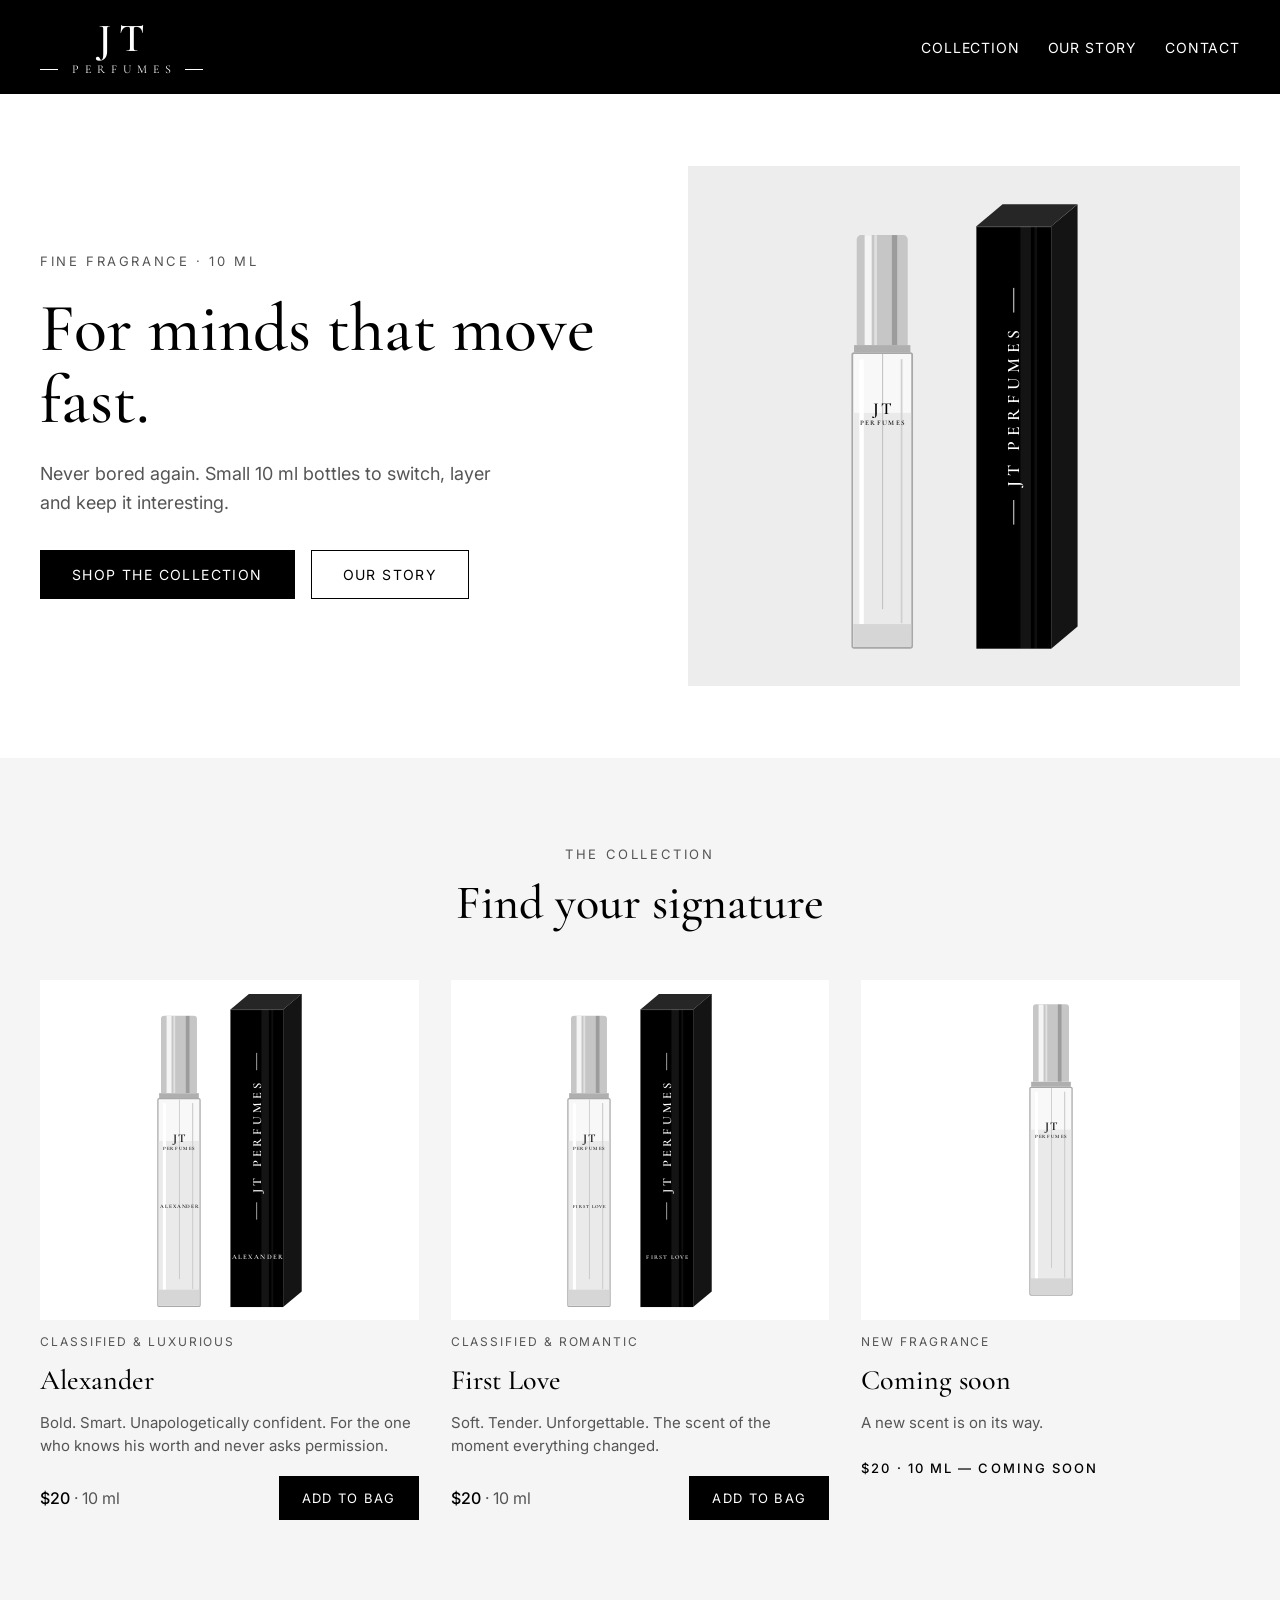
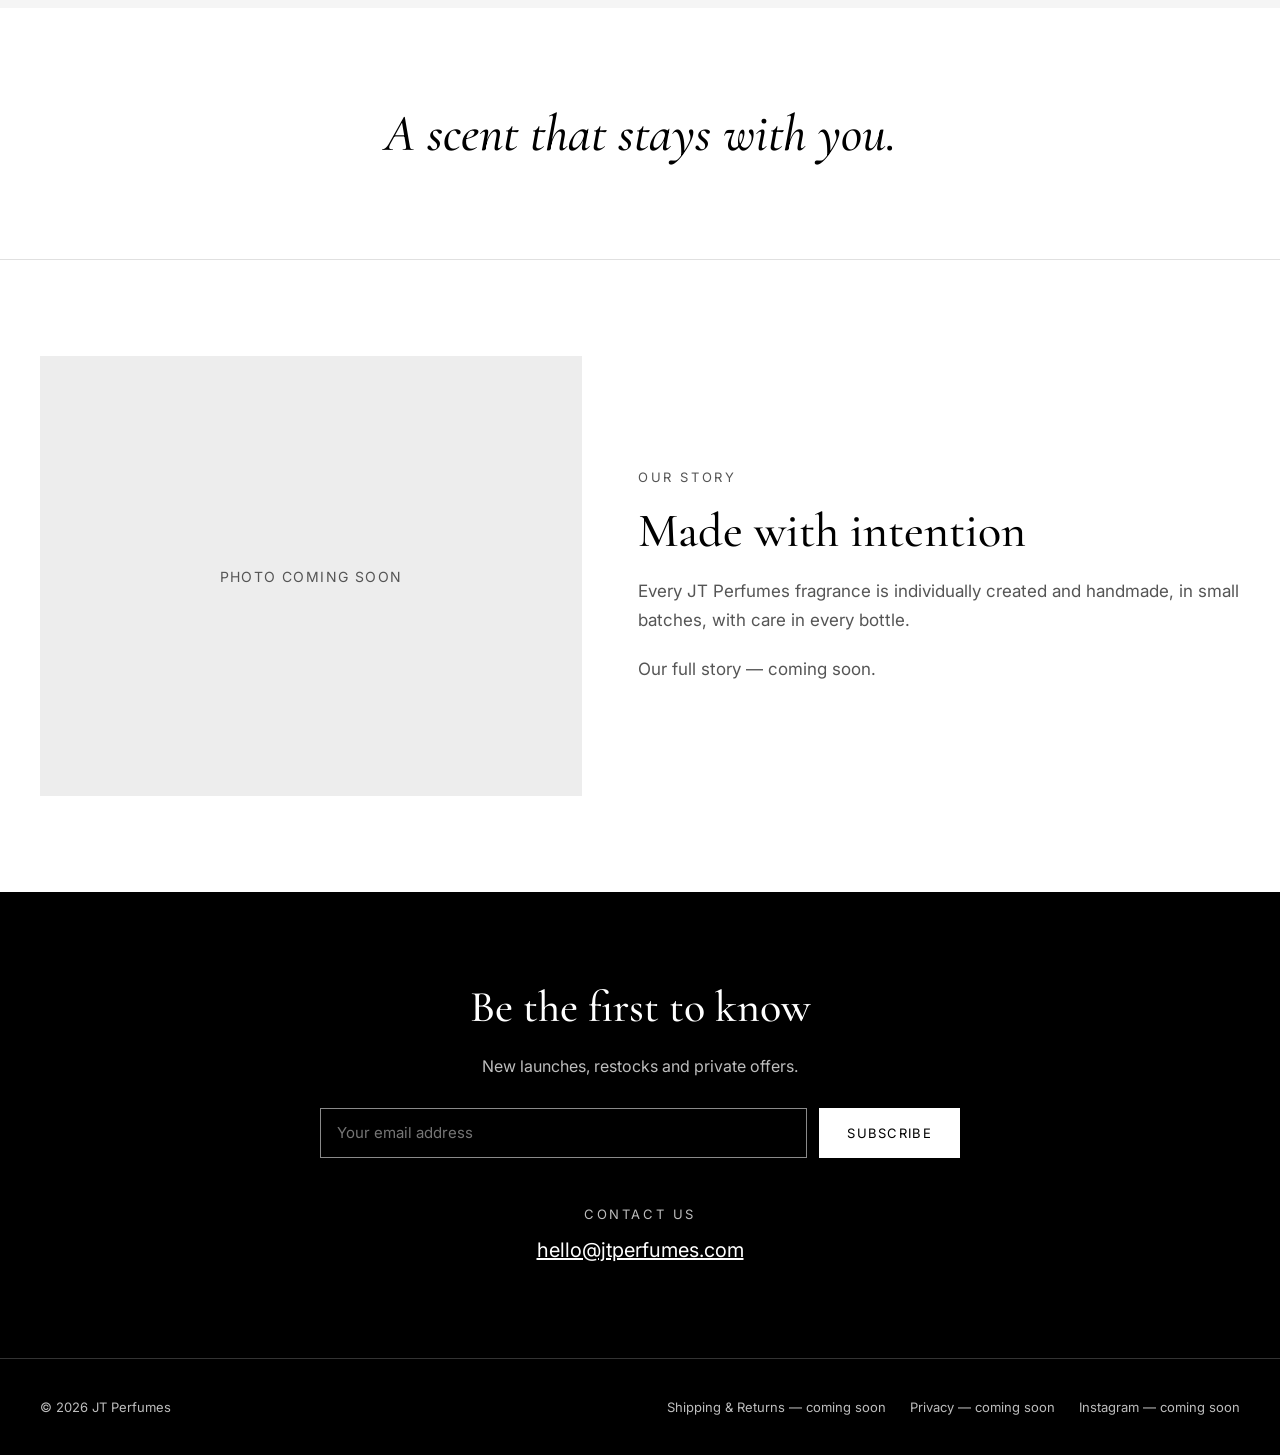
==== commit 44b38286: "Update First Love description Co-Authored-By: Claude Opus 5.5 <noreply@anthropic.com> Claude-Session" ====
--- a/index.html
+++ b/index.html
@@ -191,7 +191,7 @@
 
 <p style="margin: 0; font-size: 12px; letter-spacing: 0.16em; text-transform: uppercase; color: #555555">Classified &amp; Romantic</p>
 <h3 style="margin: 0; font-family: 'Cormorant Garamond', Georgia, serif; font-weight: 500; font-size: 28px">First Love</h3>
-<p style="margin: 0; font-size: 15px; line-height: 1.55; color: #555555">Soft, warm and unforgettable. Like a first love — once you feel it, it stays with you.</p>
+<p style="margin: 0; font-size: 15px; line-height: 1.55; color: #555555">Soft. Tender. Unforgettable. The scent of the moment everything changed.</p>
 
 <div style="display: flex; align-items: center; justify-content: space-between; gap: 12px; padding-top: 4px">
 <span style="font-size: 16px; font-weight: 500">$20 <span style="font-weight: 400; color: #555555">· 10 ml</span></span>
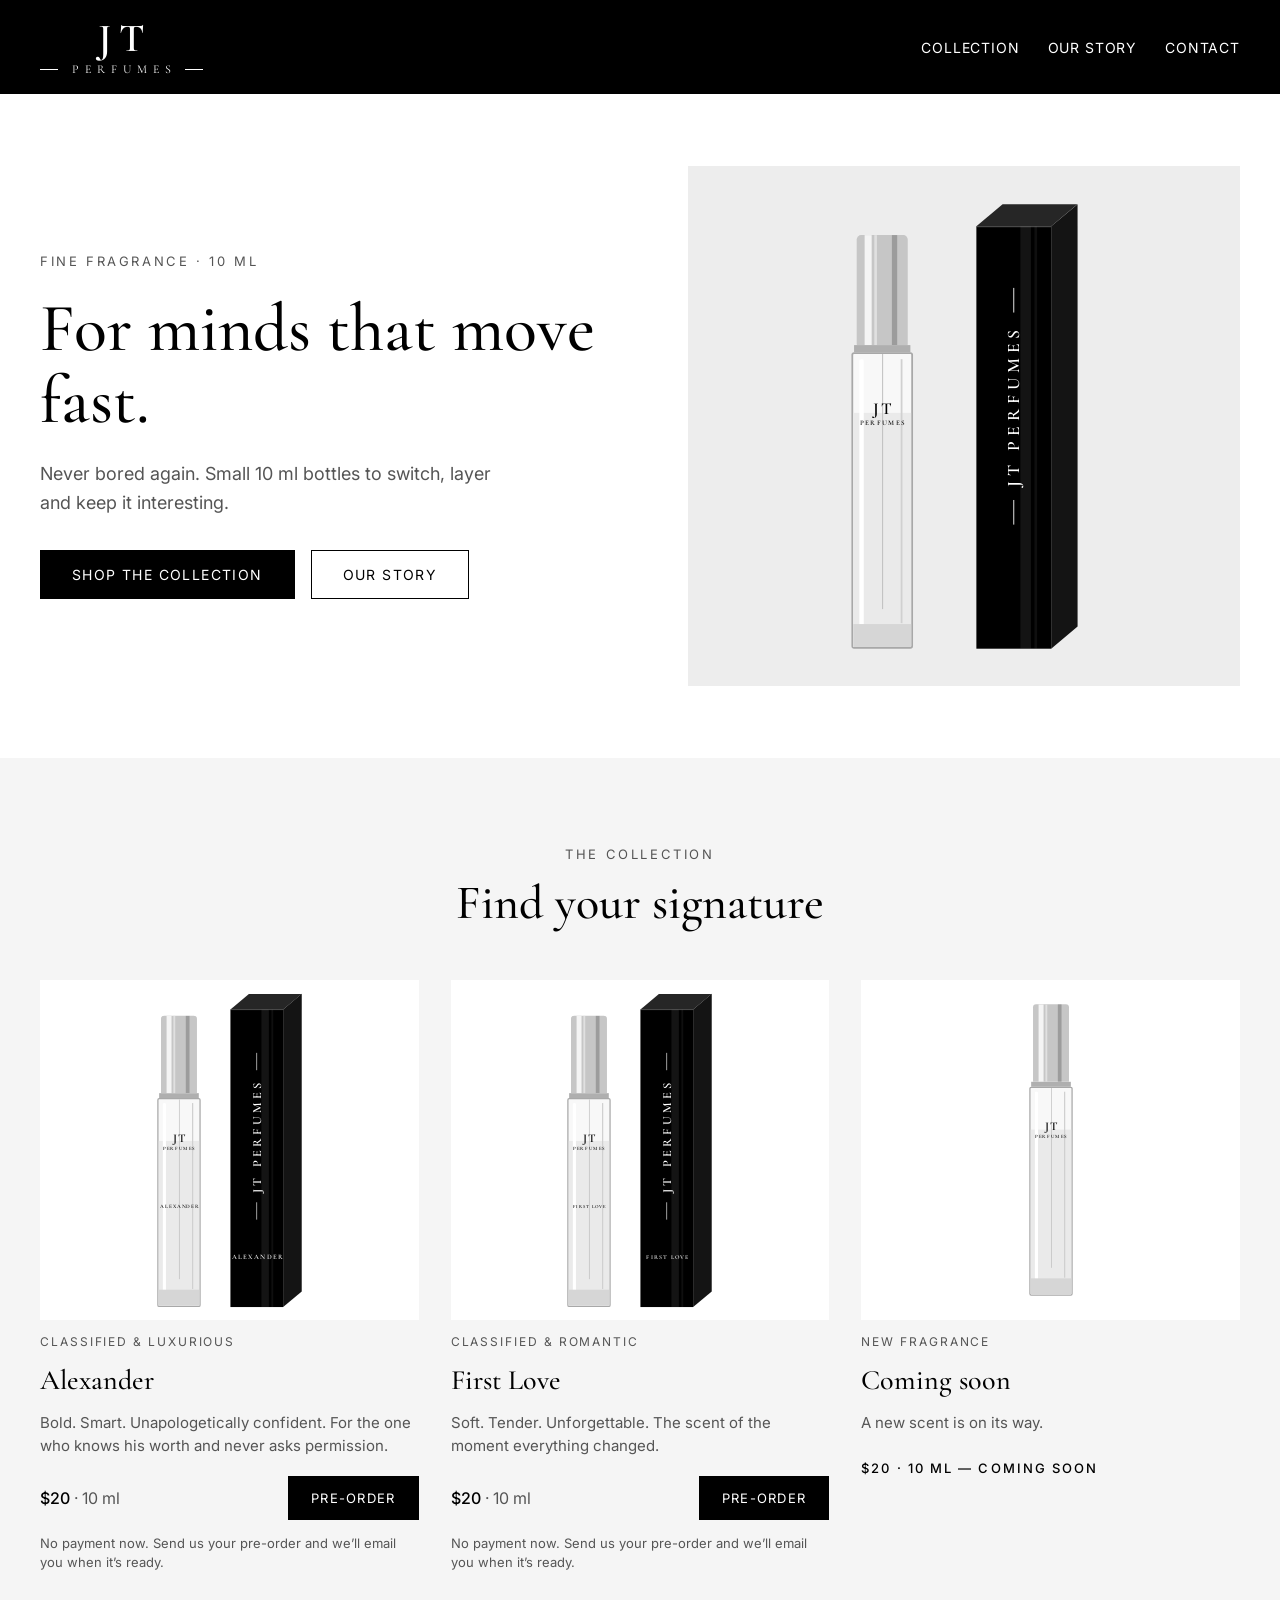
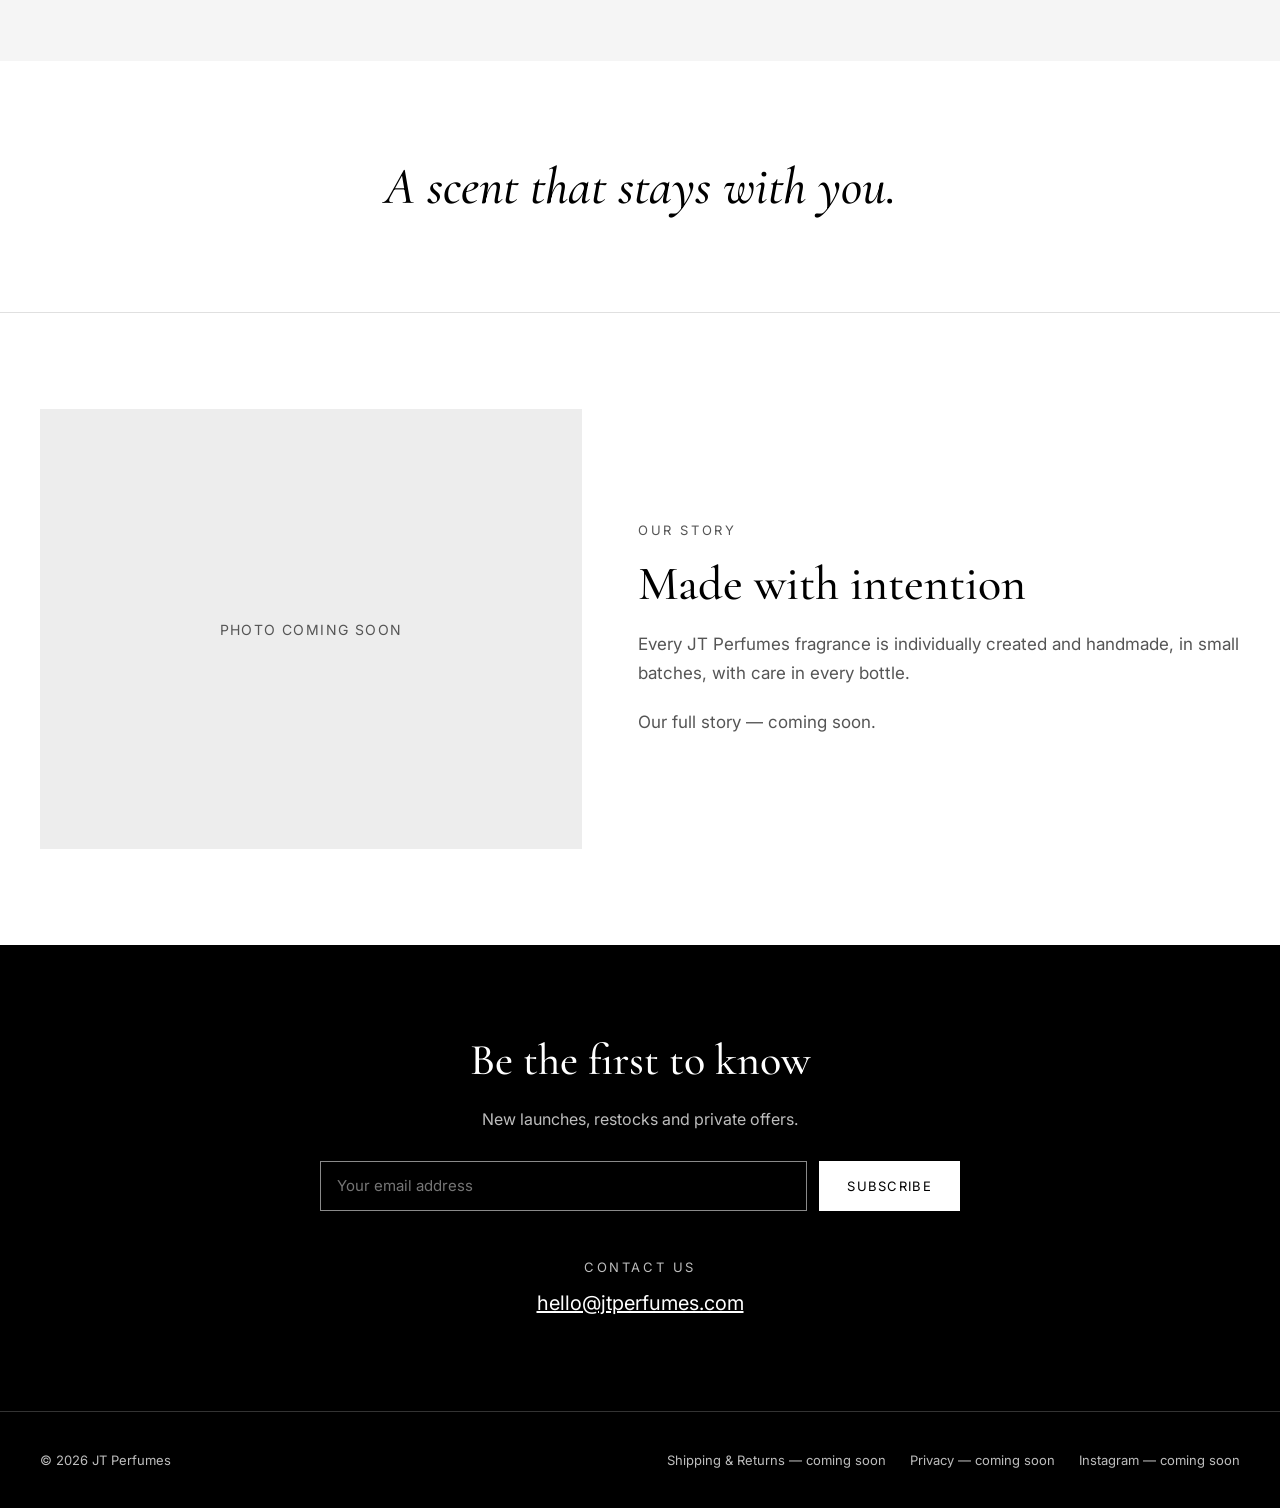
==== commit 62b48702: "Replace Add to bag with email pre-order buttons Co-Authored-By: Claude Opus 5.5 <noreply@anthropic.c" ====
--- a/index.html
+++ b/index.html
@@ -140,8 +140,9 @@
 
 <div style="display: flex; align-items: center; justify-content: space-between; gap: 12px; padding-top: 4px">
 <span style="font-size: 16px; font-weight: 500">$20 <span style="font-weight: 400; color: #555555">· 10 ml</span></span>
-<button type="button" style="background: #000000; border: 1px solid #000000; color: #FFFFFF; padding: 12px 22px; min-height: 44px; font-family: Inter, sans-serif; font-size: 13px; letter-spacing: 0.1em; text-transform: uppercase; cursor: pointer">Add to bag</button>
-</div>
+<a href="mailto:hello@jtperfumes.com?subject=Pre-order%3A%20Alexander&amp;body=Hi%20JT%20Perfumes%2C%0A%0AI%27d%20like%20to%20pre-order%20Alexander%20%2810%20ml%2C%20%2420%29.%0A%0AQuantity%3A%201%0AName%3A%0APhone%20%28optional%29%3A%0A%0AThank%20you%21" style="display: inline-flex; align-items: center; background: #000000; border: 1px solid #000000; color: #FFFFFF; text-decoration: none; padding: 12px 22px; min-height: 44px; box-sizing: border-box; font-family: Inter, sans-serif; font-size: 13px; letter-spacing: 0.1em; text-transform: uppercase">Pre-order</a>
+</div>
+<p style="margin: 0; font-size: 13px; line-height: 1.5; color: #555555">No payment now. Send us your pre-order and we’ll email you when it’s ready.</p>
 
 
 </article>
@@ -195,8 +196,9 @@
 
 <div style="display: flex; align-items: center; justify-content: space-between; gap: 12px; padding-top: 4px">
 <span style="font-size: 16px; font-weight: 500">$20 <span style="font-weight: 400; color: #555555">· 10 ml</span></span>
-<button type="button" style="background: #000000; border: 1px solid #000000; color: #FFFFFF; padding: 12px 22px; min-height: 44px; font-family: Inter, sans-serif; font-size: 13px; letter-spacing: 0.1em; text-transform: uppercase; cursor: pointer">Add to bag</button>
-</div>
+<a href="mailto:hello@jtperfumes.com?subject=Pre-order%3A%20First%20Love&amp;body=Hi%20JT%20Perfumes%2C%0A%0AI%27d%20like%20to%20pre-order%20First%20Love%20%2810%20ml%2C%20%2420%29.%0A%0AQuantity%3A%201%0AName%3A%0APhone%20%28optional%29%3A%0A%0AThank%20you%21" style="display: inline-flex; align-items: center; background: #000000; border: 1px solid #000000; color: #FFFFFF; text-decoration: none; padding: 12px 22px; min-height: 44px; box-sizing: border-box; font-family: Inter, sans-serif; font-size: 13px; letter-spacing: 0.1em; text-transform: uppercase">Pre-order</a>
+</div>
+<p style="margin: 0; font-size: 13px; line-height: 1.5; color: #555555">No payment now. Send us your pre-order and we’ll email you when it’s ready.</p>
 
 
 </article>
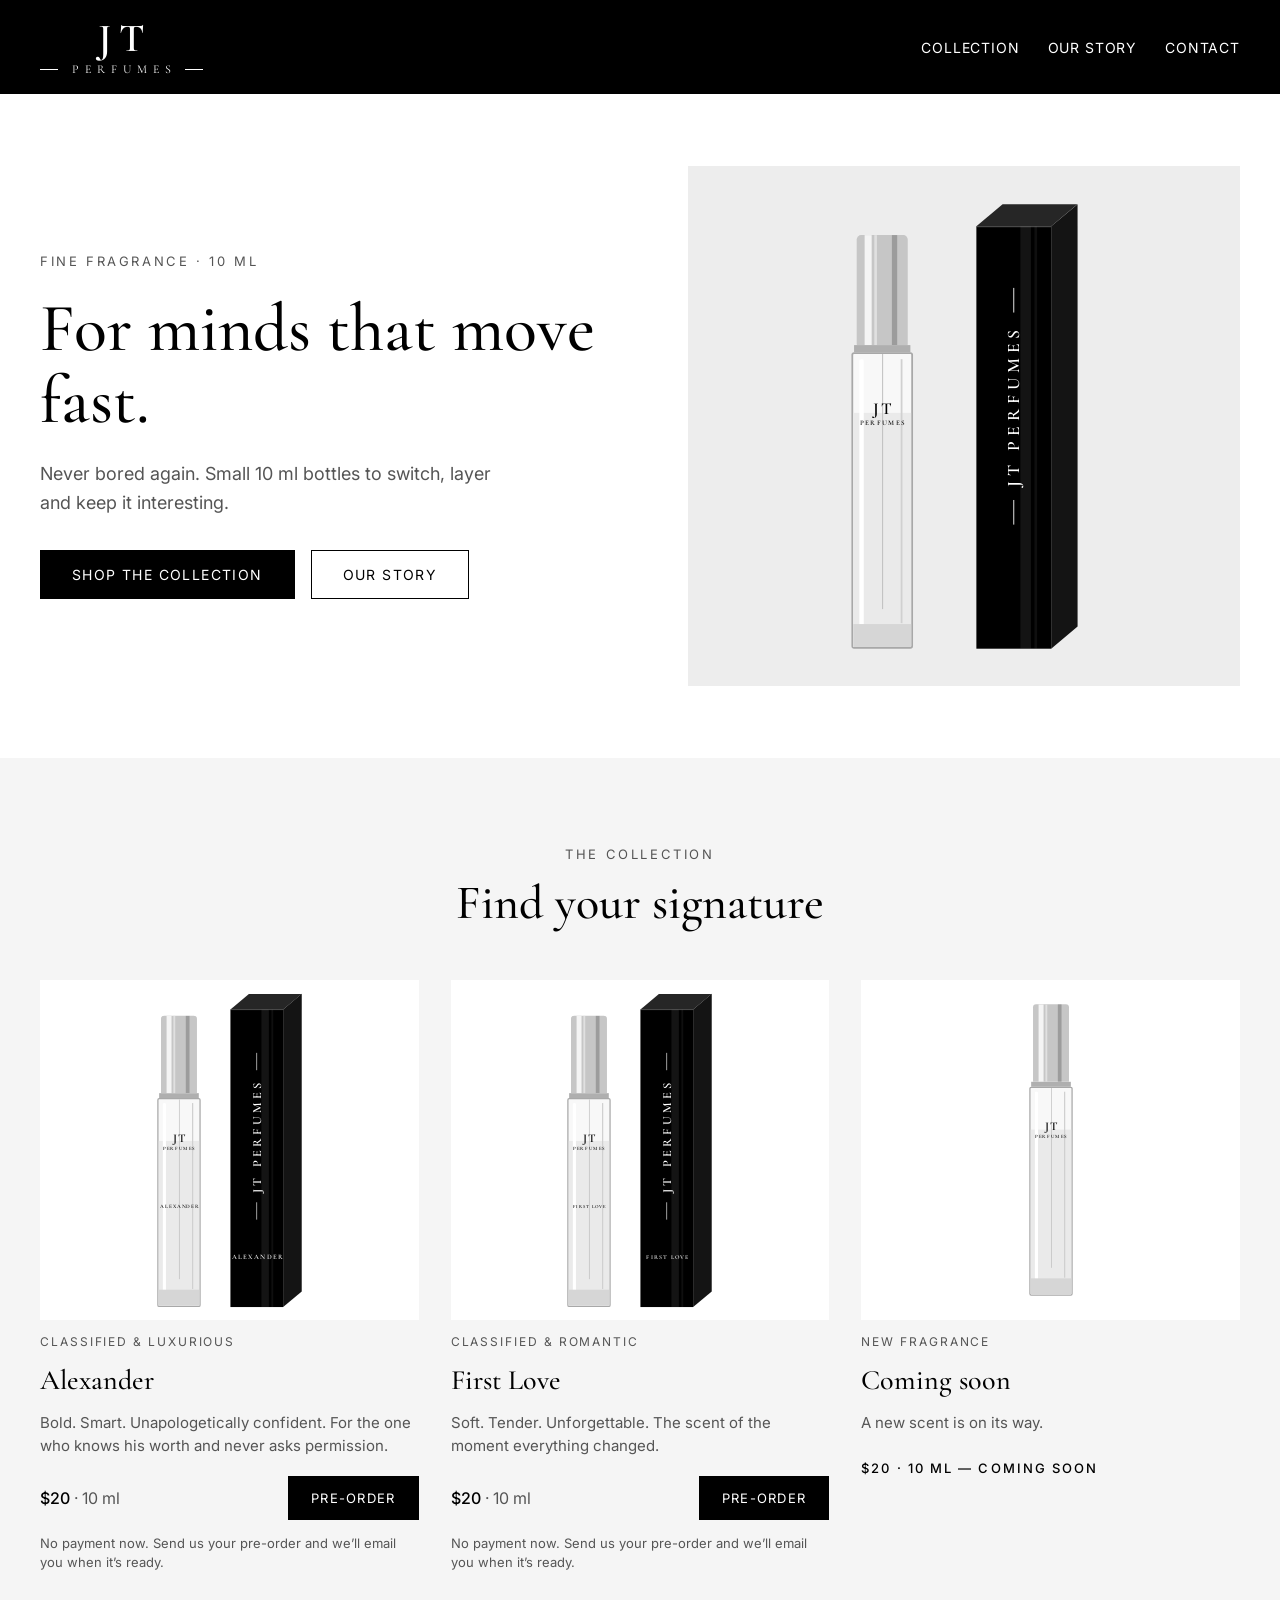
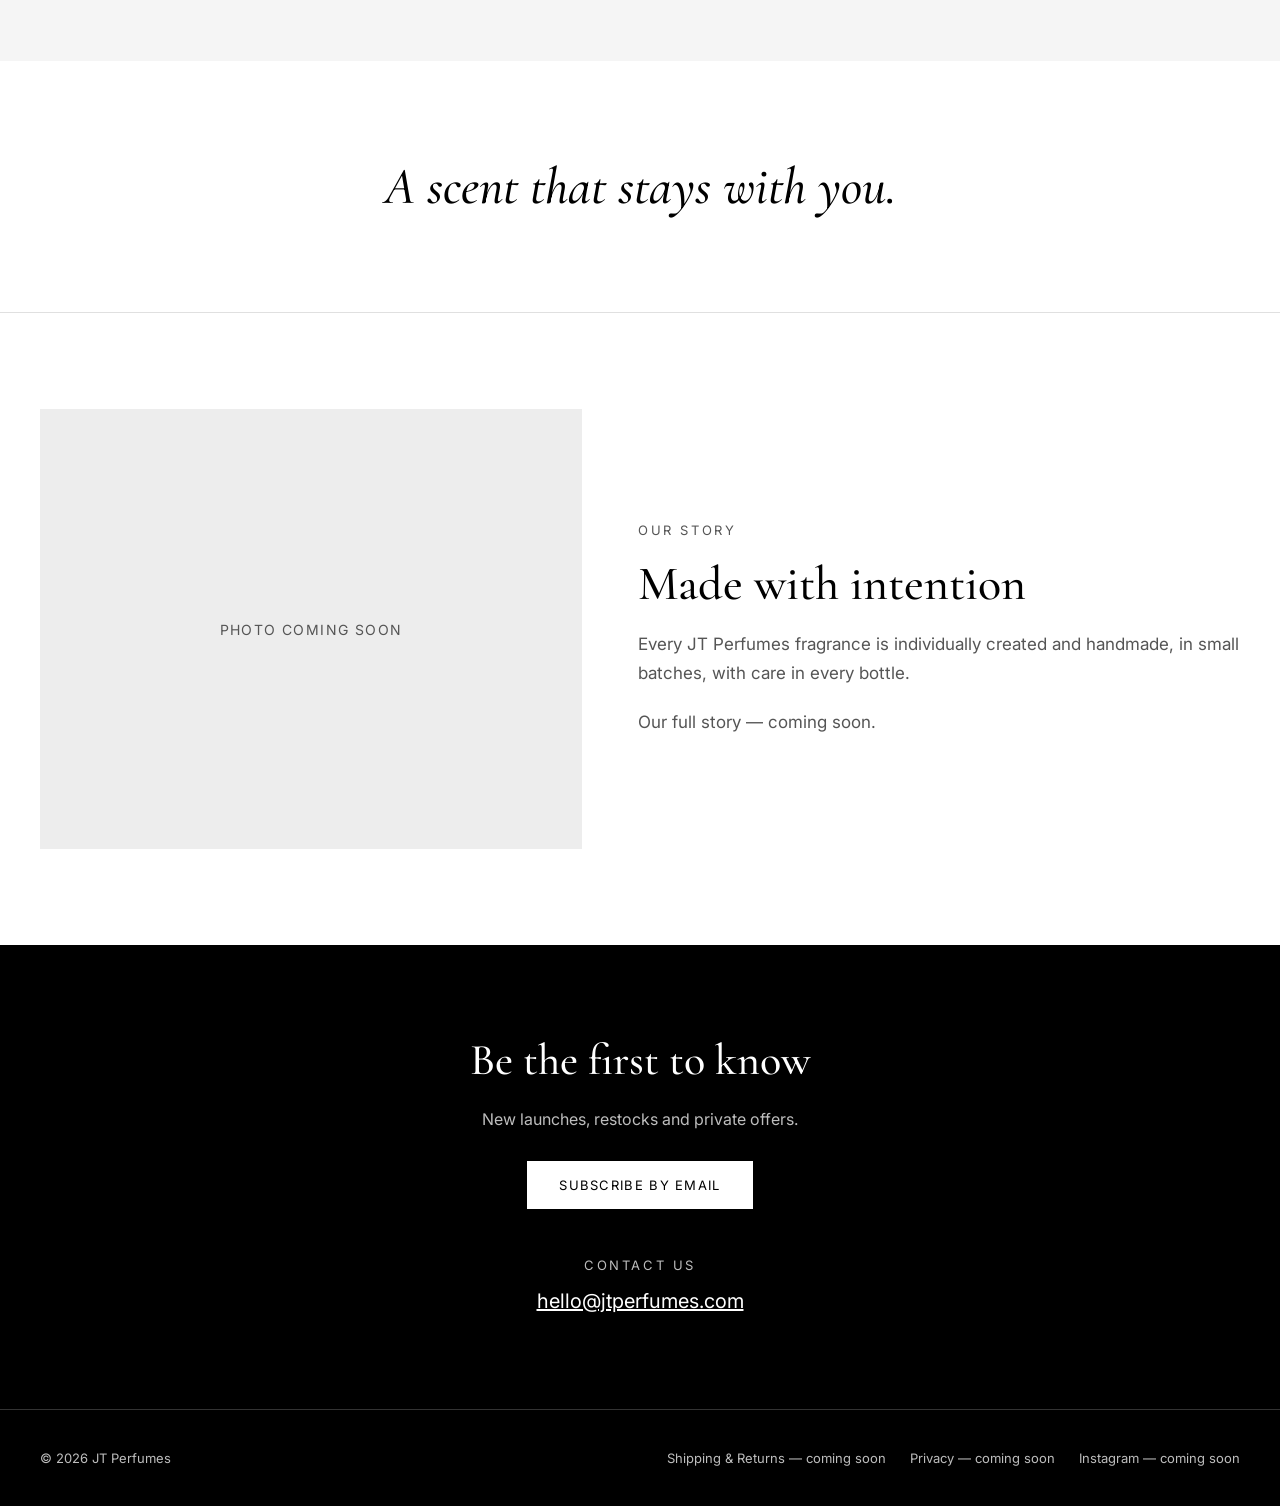
==== commit 8f9b45b5: "Make subscribe open a prefilled email Co-Authored-By: Claude Opus 5.5 <noreply@anthropic.com> Claude" ====
--- a/index.html
+++ b/index.html
@@ -261,11 +261,9 @@
 <div style="max-width: 640px; margin: 0 auto; display: flex; flex-direction: column; gap: 20px; align-items: center; text-align: center">
 <h2 style="margin: 0; font-family: 'Cormorant Garamond', Georgia, serif; font-weight: 500; font-size: 44px">Be the first to know</h2>
 <p style="margin: 0; font-size: 16px; line-height: 1.6; color: #BDBDBD">New launches, restocks and private offers.</p>
-<form style="display: flex; flex-wrap: wrap; gap: 12px; width: 100%; justify-content: center; padding-top: 8px">
-<label for="email" style="position: absolute; width: 1px; height: 1px; overflow: hidden; clip: rect(0 0 0 0)">Email address</label>
-<input id="email" type="email" placeholder="Your email address" style="flex: 1 1 280px; min-width: 0; min-height: 48px; padding: 0 16px; border: 1px solid #8A8A8A; background: transparent; color: #FFFFFF; font-family: Inter, sans-serif; font-size: 15px">
-<button type="button" style="min-height: 48px; padding: 0 28px; border: none; background: #FFFFFF; color: #000000; font-family: Inter, sans-serif; font-size: 13px; letter-spacing: 0.1em; text-transform: uppercase; cursor: pointer">Subscribe</button>
-</form>
+<div style="padding-top: 8px">
+<a href="mailto:hello@jtperfumes.com?subject=Subscribe%20to%20JT%20Perfumes&amp;body=Hi%20JT%20Perfumes%2C%0A%0APlease%20add%20me%20to%20your%20list%20for%20new%20launches%2C%20restocks%20and%20private%20offers.%0A%0AName%3A%0A%0AThank%20you%21" style="display: inline-flex; align-items: center; min-height: 48px; box-sizing: border-box; padding: 0 32px; background: #FFFFFF; color: #000000; text-decoration: none; font-family: Inter, sans-serif; font-size: 13px; letter-spacing: 0.1em; text-transform: uppercase">Subscribe by email</a>
+</div>
 <div style="padding-top: 28px; display: flex; flex-direction: column; gap: 8px; align-items: center">
 <p style="margin: 0; font-size: 13px; letter-spacing: 0.2em; text-transform: uppercase; color: #BDBDBD">Contact us</p>
 <a href="mailto:hello@jtperfumes.com" style="color: #FFFFFF; font-size: 20px; padding: 8px 0">hello@jtperfumes.com</a>
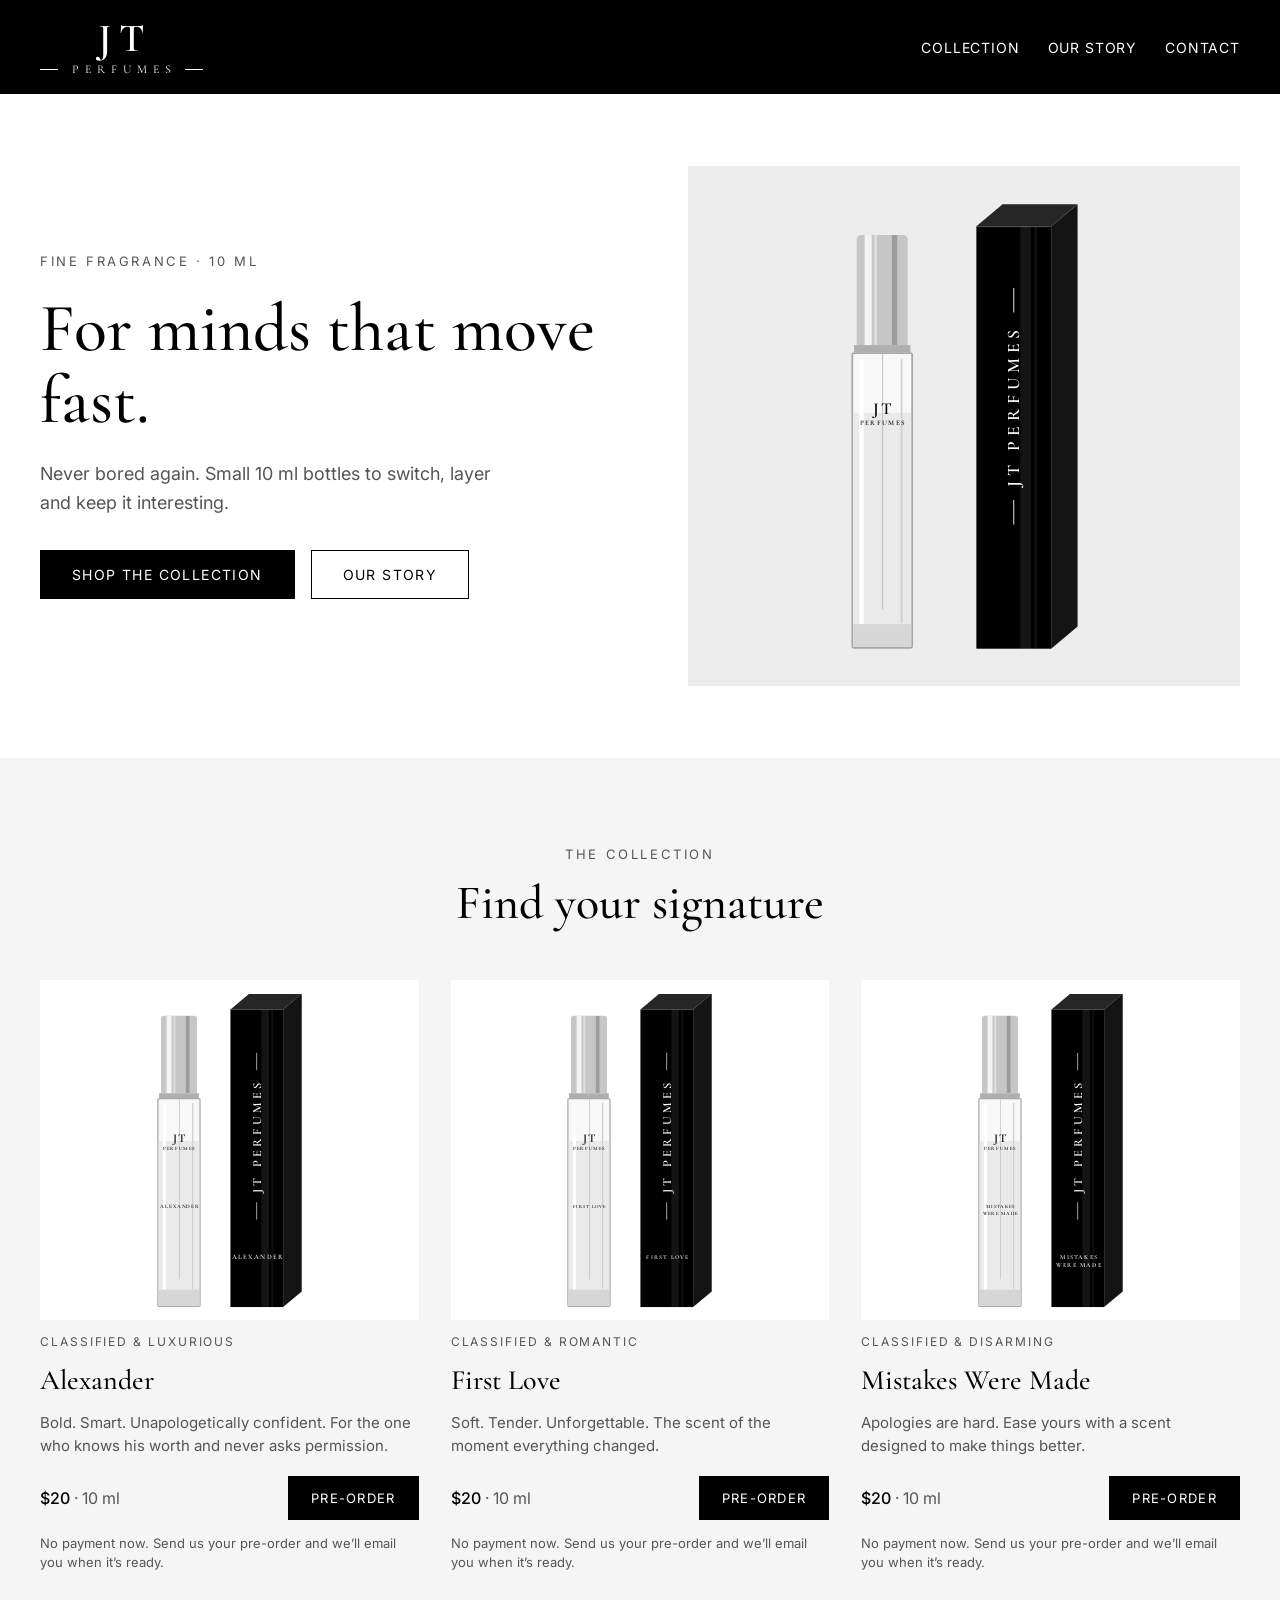
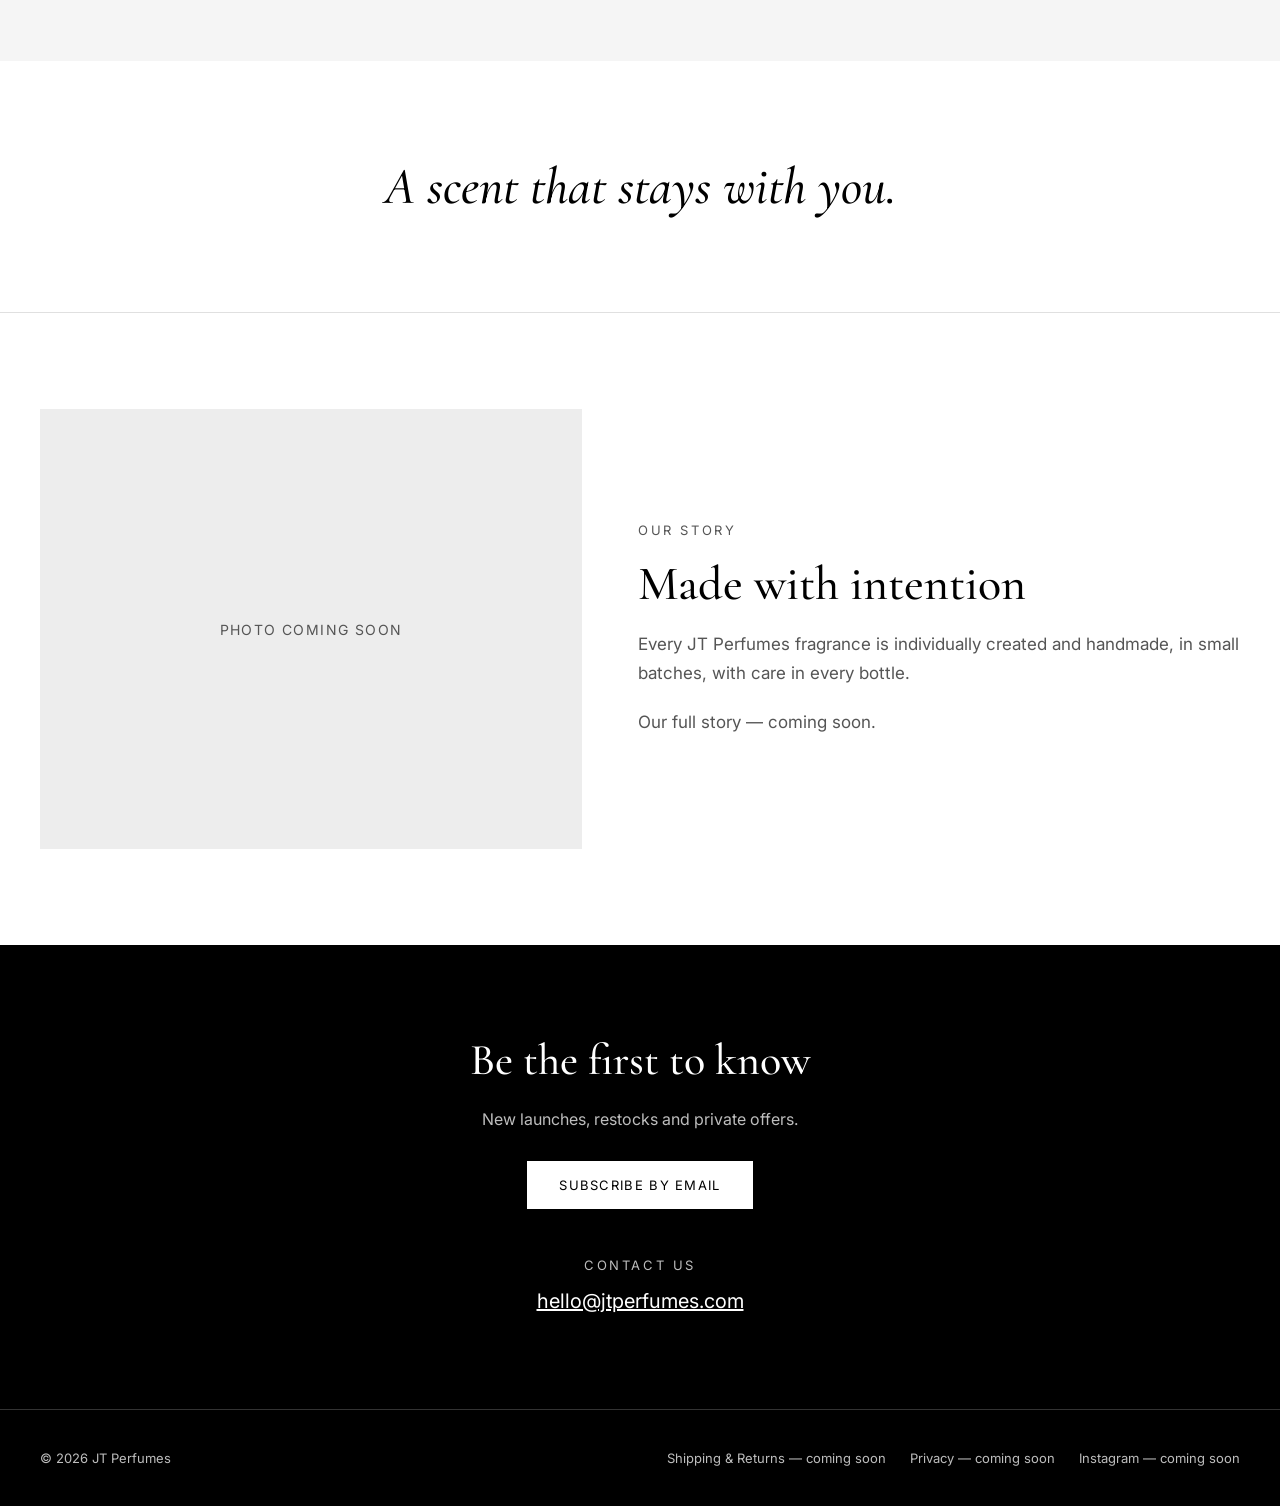
==== commit 1cb7feb2: "Add Mistakes Were Made as the third fragrance Co-Authored-By: Claude Opus 5.5 <noreply@anthropic.com" ====
--- a/index.html
+++ b/index.html
@@ -112,7 +112,7 @@
 <span style="font-weight: 600; font-size: 19px; line-height: 1; letter-spacing: 0.14em; padding-left: 0.14em">JT</span>
 <span style="font-weight: 600; font-size: 8px; line-height: 1; letter-spacing: 0.22em; padding-left: 0.22em">PERFUMES</span>
 </div>
-<span style="position: absolute; left: 0; top: 168px; width: 66px; text-align: center; font-family: 'Cormorant Garamond', Georgia, serif; font-weight: 600; font-size: 8.5px; letter-spacing: 0.16em; padding-left: 0.16em; color: #000000">ALEXANDER</span>
+<span style="position: absolute; left: 0; top: 168px; width: 66px; text-align: center; font-family: 'Cormorant Garamond', Georgia, serif; font-weight: 600; font-size: 8.5px; letter-spacing: 0.16em; padding-left: 0.16em; white-space: pre-line; line-height: 1.35; color: #000000">ALEXANDER</span>
 </div>
 </div>
 <div role="img" aria-label="Alexander box" style="position: relative; width: 115px; height: 505px">
@@ -128,7 +128,7 @@
 <span style="width: 1px; height: 28px; background: #FFFFFF"></span>
 </div>
 </div>
-<span style="position: absolute; left: 0; top: 418px; width: 85px; text-align: center; font-family: 'Cormorant Garamond', Georgia, serif; font-weight: 600; font-size: 11px; letter-spacing: 0.2em; padding-left: 0.2em; color: #FFFFFF">ALEXANDER</span>
+<span style="position: absolute; left: 0; top: 418px; width: 85px; text-align: center; font-family: 'Cormorant Garamond', Georgia, serif; font-weight: 600; font-size: 11px; letter-spacing: 0.2em; padding-left: 0.2em; white-space: pre-line; line-height: 1.35; color: #FFFFFF">ALEXANDER</span>
 </div>
 </div>
 </div>
@@ -168,7 +168,7 @@
 <span style="font-weight: 600; font-size: 19px; line-height: 1; letter-spacing: 0.14em; padding-left: 0.14em">JT</span>
 <span style="font-weight: 600; font-size: 8px; line-height: 1; letter-spacing: 0.22em; padding-left: 0.22em">PERFUMES</span>
 </div>
-<span style="position: absolute; left: 0; top: 168px; width: 66px; text-align: center; font-family: 'Cormorant Garamond', Georgia, serif; font-weight: 600; font-size: 7.5px; letter-spacing: 0.16em; padding-left: 0.16em; color: #000000">FIRST LOVE</span>
+<span style="position: absolute; left: 0; top: 168px; width: 66px; text-align: center; font-family: 'Cormorant Garamond', Georgia, serif; font-weight: 600; font-size: 7.5px; letter-spacing: 0.16em; padding-left: 0.16em; white-space: pre-line; line-height: 1.35; color: #000000">FIRST LOVE</span>
 </div>
 </div>
 <div role="img" aria-label="First Love box" style="position: relative; width: 115px; height: 505px">
@@ -184,7 +184,7 @@
 <span style="width: 1px; height: 28px; background: #FFFFFF"></span>
 </div>
 </div>
-<span style="position: absolute; left: 0; top: 418px; width: 85px; text-align: center; font-family: 'Cormorant Garamond', Georgia, serif; font-weight: 600; font-size: 9.5px; letter-spacing: 0.2em; padding-left: 0.2em; color: #FFFFFF">FIRST LOVE</span>
+<span style="position: absolute; left: 0; top: 418px; width: 85px; text-align: center; font-family: 'Cormorant Garamond', Georgia, serif; font-weight: 600; font-size: 9.5px; letter-spacing: 0.2em; padding-left: 0.2em; white-space: pre-line; line-height: 1.35; color: #FFFFFF">FIRST LOVE</span>
 </div>
 </div>
 </div>
@@ -205,10 +205,9 @@
 
 <article style="display: flex; flex-direction: column; gap: 14px">
 
-
 <div style="height: 340px; background: #FFFFFF; overflow: hidden; display: flex; align-items: center; justify-content: center">
-<div style="flex: none; transform: scale(0.62)">
-<div role="img" aria-label="Slim square clear glass 10 ml bottle with silver cap" style="width: 70px; display: flex; flex-direction: column; align-items: center">
+<div style="flex: none; transform: scale(0.62); display: flex; align-items: flex-end; gap: 48px">
+<div role="img" aria-label="Mistakes Were Made 10 ml bottle" style="width: 70px; display: flex; flex-direction: column; align-items: center">
 <div style="position: relative; width: 58px; height: 125px; border-radius: 5px 5px 1px 1px; background: #C6C6C6; overflow: hidden">
 <div style="position: absolute; left: 9px; top: 0; width: 8px; height: 125px; background: #F4F4F4"></div>
 <div style="position: absolute; left: 20px; top: 0; width: 3px; height: 125px; background: #E0E0E0"></div>
@@ -225,17 +224,40 @@
 <span style="font-weight: 600; font-size: 19px; line-height: 1; letter-spacing: 0.14em; padding-left: 0.14em">JT</span>
 <span style="font-weight: 600; font-size: 8px; line-height: 1; letter-spacing: 0.22em; padding-left: 0.22em">PERFUMES</span>
 </div>
-</div>
-</div>
-</div>
-</div>
-
-<p style="margin: 0; font-size: 12px; letter-spacing: 0.16em; text-transform: uppercase; color: #555555">New fragrance</p>
-<h3 style="margin: 0; font-family: 'Cormorant Garamond', Georgia, serif; font-weight: 500; font-size: 28px">Coming soon</h3>
-<p style="margin: 0; font-size: 15px; line-height: 1.55; color: #555555">A new scent is on its way.</p>
-
-
-<p style="margin: 0; padding: 12px 0; font-size: 13px; letter-spacing: 0.16em; text-transform: uppercase; color: #000000; font-weight: 500">$20 · 10 ml — Coming soon</p>
+<span style="position: absolute; left: 0; top: 168px; width: 66px; text-align: center; font-family: 'Cormorant Garamond', Georgia, serif; font-weight: 600; font-size: 8px; letter-spacing: 0.16em; padding-left: 0.16em; white-space: pre-line; line-height: 1.35; color: #000000">MISTAKES
+WERE MADE</span>
+</div>
+</div>
+<div role="img" aria-label="Mistakes Were Made box" style="position: relative; width: 115px; height: 505px">
+<div style="position: absolute; left: 0; top: 0; width: 85px; height: 25px; background: #262626; transform: skewX(-50deg); transform-origin: bottom left"></div>
+<div style="position: absolute; left: 85px; top: 25px; width: 30px; height: 480px; background: #141414; transform: skewY(-40deg); transform-origin: top left"></div>
+<div style="position: absolute; left: 0; top: 25px; width: 85px; height: 480px; background: #000000; overflow: hidden; color: #FFFFFF">
+<div style="position: absolute; left: 0; top: 0; width: 85px; height: 1px; background: #5A5A5A"></div>
+<div style="position: absolute; left: 50px; top: 0; width: 12px; height: 480px; background: #FFFFFF; opacity: 0.08"></div>
+<div style="position: absolute; left: 66px; top: 0; width: 3px; height: 480px; background: #FFFFFF; opacity: 0.06"></div>
+<div style="position: absolute; left: 0; top: 70px; width: 85px; display: flex; flex-direction: column; align-items: center; gap: 14px">
+<span style="width: 1px; height: 28px; background: #FFFFFF"></span>
+<span style="writing-mode: vertical-rl; transform: rotate(180deg); white-space: nowrap; font-family: 'Cormorant Garamond', Georgia, serif; font-weight: 600; font-size: 20px; line-height: 1; letter-spacing: 0.28em">JT PERFUMES</span>
+<span style="width: 1px; height: 28px; background: #FFFFFF"></span>
+</div>
+</div>
+<span style="position: absolute; left: 0; top: 418px; width: 85px; text-align: center; font-family: 'Cormorant Garamond', Georgia, serif; font-weight: 600; font-size: 10px; letter-spacing: 0.2em; padding-left: 0.2em; white-space: pre-line; line-height: 1.35; color: #FFFFFF">MISTAKES
+WERE MADE</span>
+</div>
+</div>
+</div>
+
+
+<p style="margin: 0; font-size: 12px; letter-spacing: 0.16em; text-transform: uppercase; color: #555555">Classified &amp; Disarming</p>
+<h3 style="margin: 0; font-family: 'Cormorant Garamond', Georgia, serif; font-weight: 500; font-size: 28px">Mistakes Were Made</h3>
+<p style="margin: 0; font-size: 15px; line-height: 1.55; color: #555555">Apologies are hard. Ease yours with a scent designed to make things better.</p>
+
+<div style="display: flex; align-items: center; justify-content: space-between; gap: 12px; padding-top: 4px">
+<span style="font-size: 16px; font-weight: 500">$20 <span style="font-weight: 400; color: #555555">· 10 ml</span></span>
+<a href="mailto:hello@jtperfumes.com?subject=Pre-order%3A%20Mistakes%20Were%20Made&amp;body=Hi%20JT%20Perfumes%2C%0A%0AI%27d%20like%20to%20pre-order%20Mistakes%20Were%20Made%20%2810%20ml%2C%20%2420%29.%0A%0AQuantity%3A%201%0AName%3A%0APhone%20%28optional%29%3A%0A%0AThank%20you%21" style="display: inline-flex; align-items: center; background: #000000; border: 1px solid #000000; color: #FFFFFF; text-decoration: none; padding: 12px 22px; min-height: 44px; box-sizing: border-box; font-family: Inter, sans-serif; font-size: 13px; letter-spacing: 0.1em; text-transform: uppercase">Pre-order</a>
+</div>
+<p style="margin: 0; font-size: 13px; line-height: 1.5; color: #555555">No payment now. Send us your pre-order and we’ll email you when it’s ready.</p>
+
 
 </article>
 
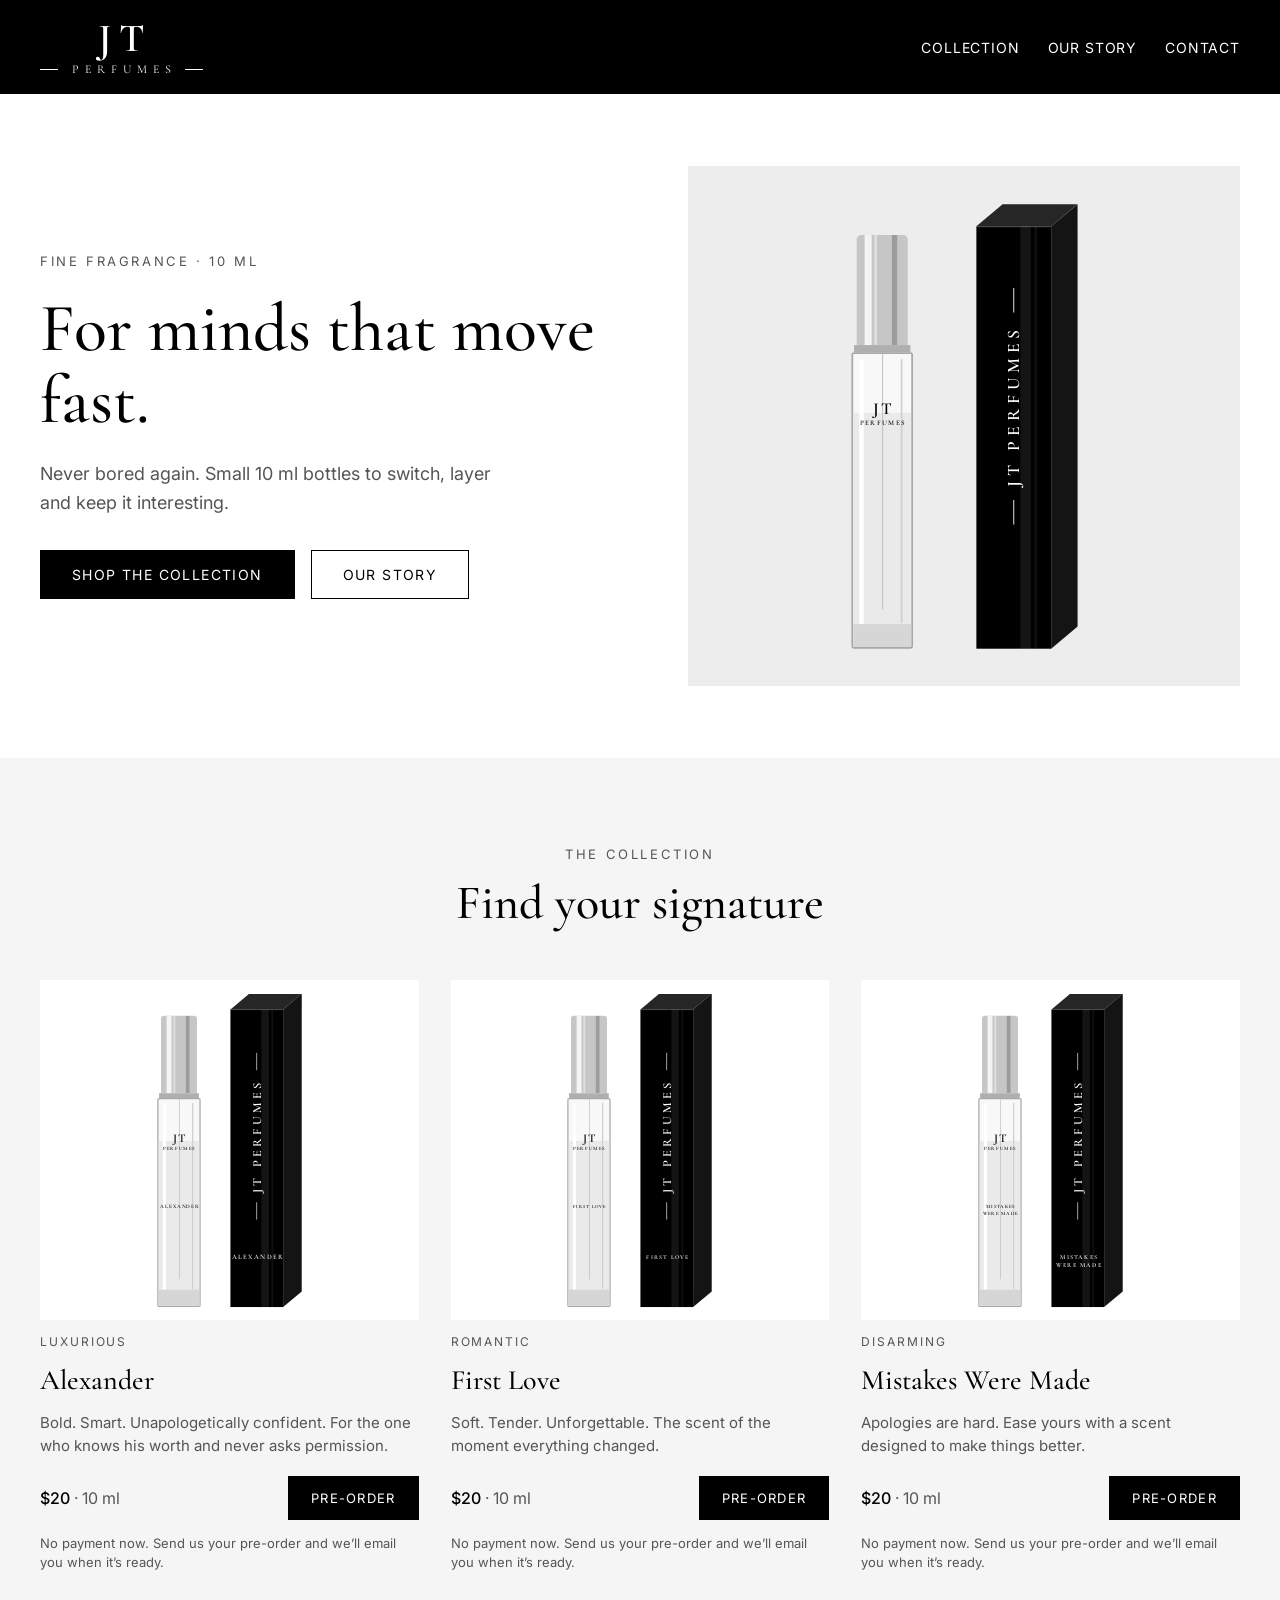
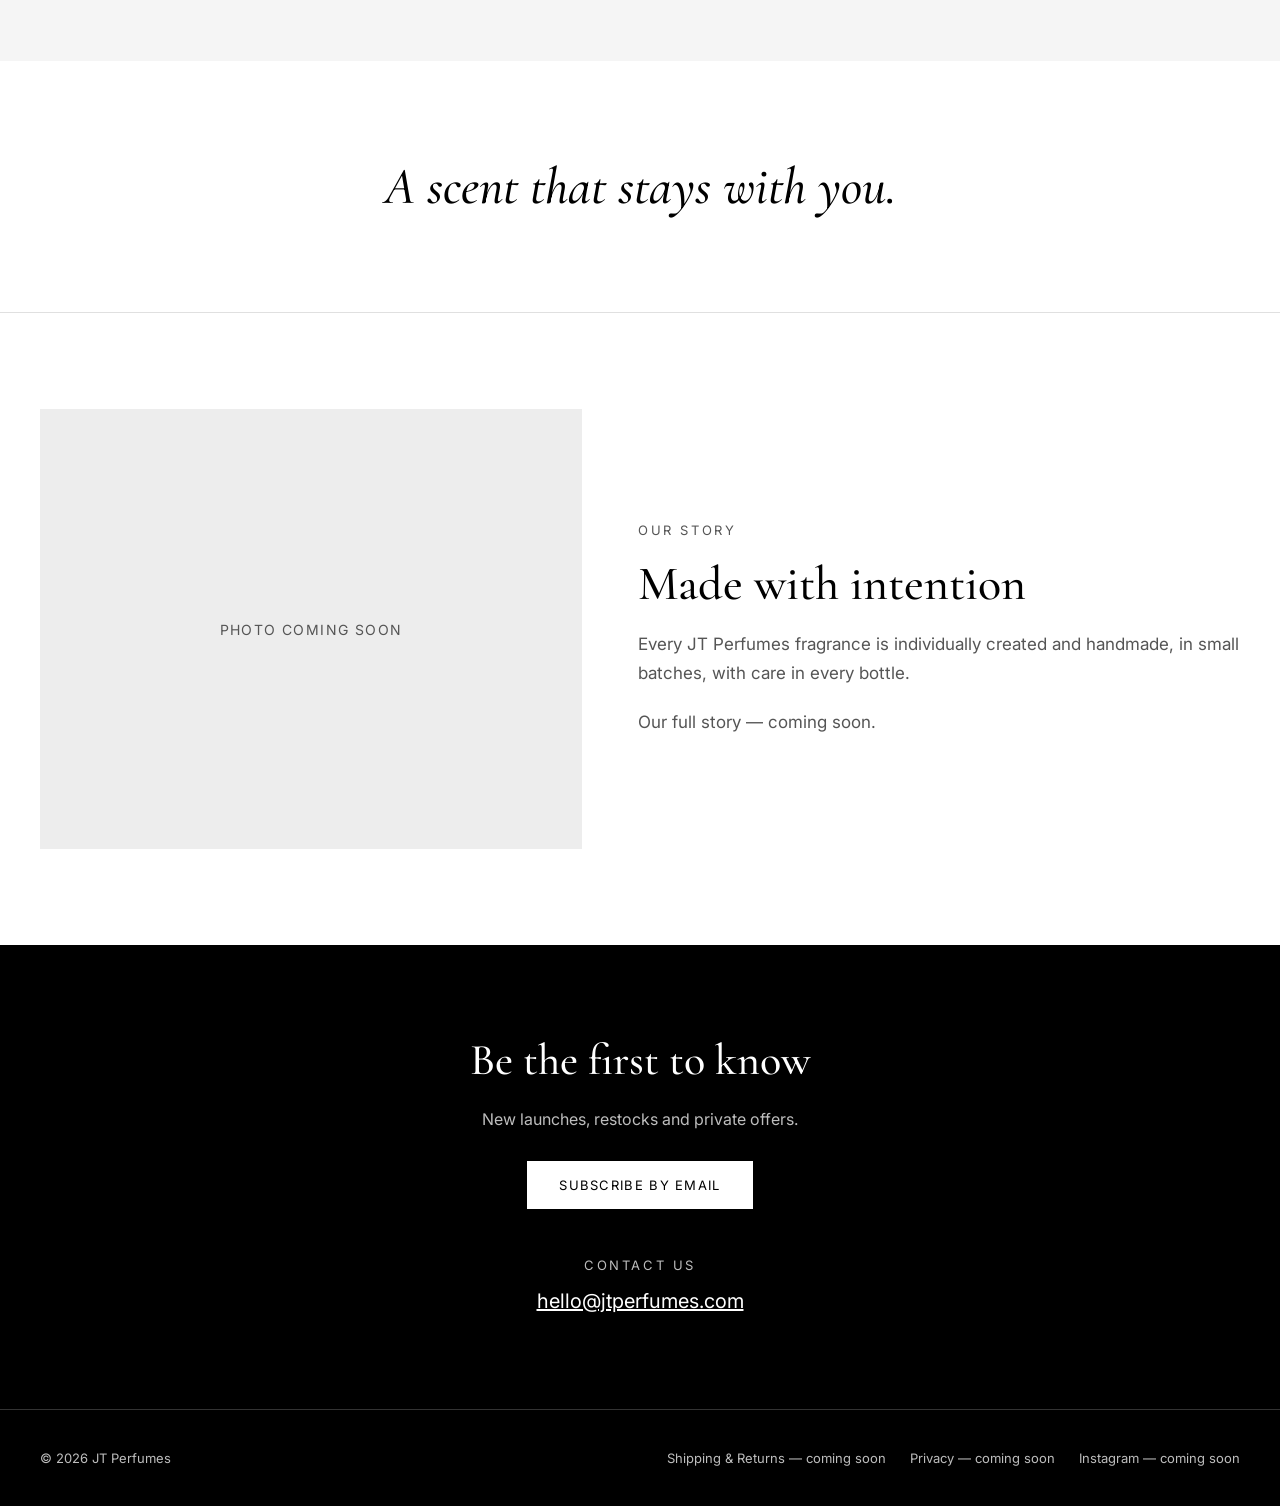
==== commit 642caf69: "Simplify fragrance labels to one word Co-Authored-By: Claude Opus 5.5 <noreply@anthropic.com> Claude" ====
--- a/index.html
+++ b/index.html
@@ -134,7 +134,7 @@
 </div>
 
 
-<p style="margin: 0; font-size: 12px; letter-spacing: 0.16em; text-transform: uppercase; color: #555555">Classified &amp; Luxurious</p>
+<p style="margin: 0; font-size: 12px; letter-spacing: 0.16em; text-transform: uppercase; color: #555555">Luxurious</p>
 <h3 style="margin: 0; font-family: 'Cormorant Garamond', Georgia, serif; font-weight: 500; font-size: 28px">Alexander</h3>
 <p style="margin: 0; font-size: 15px; line-height: 1.55; color: #555555">Bold. Smart. Unapologetically confident. For the one who knows his worth and never asks permission.</p>
 
@@ -190,7 +190,7 @@
 </div>
 
 
-<p style="margin: 0; font-size: 12px; letter-spacing: 0.16em; text-transform: uppercase; color: #555555">Classified &amp; Romantic</p>
+<p style="margin: 0; font-size: 12px; letter-spacing: 0.16em; text-transform: uppercase; color: #555555">Romantic</p>
 <h3 style="margin: 0; font-family: 'Cormorant Garamond', Georgia, serif; font-weight: 500; font-size: 28px">First Love</h3>
 <p style="margin: 0; font-size: 15px; line-height: 1.55; color: #555555">Soft. Tender. Unforgettable. The scent of the moment everything changed.</p>
 
@@ -248,7 +248,7 @@
 </div>
 
 
-<p style="margin: 0; font-size: 12px; letter-spacing: 0.16em; text-transform: uppercase; color: #555555">Classified &amp; Disarming</p>
+<p style="margin: 0; font-size: 12px; letter-spacing: 0.16em; text-transform: uppercase; color: #555555">Disarming</p>
 <h3 style="margin: 0; font-family: 'Cormorant Garamond', Georgia, serif; font-weight: 500; font-size: 28px">Mistakes Were Made</h3>
 <p style="margin: 0; font-size: 15px; line-height: 1.55; color: #555555">Apologies are hard. Ease yours with a scent designed to make things better.</p>
 
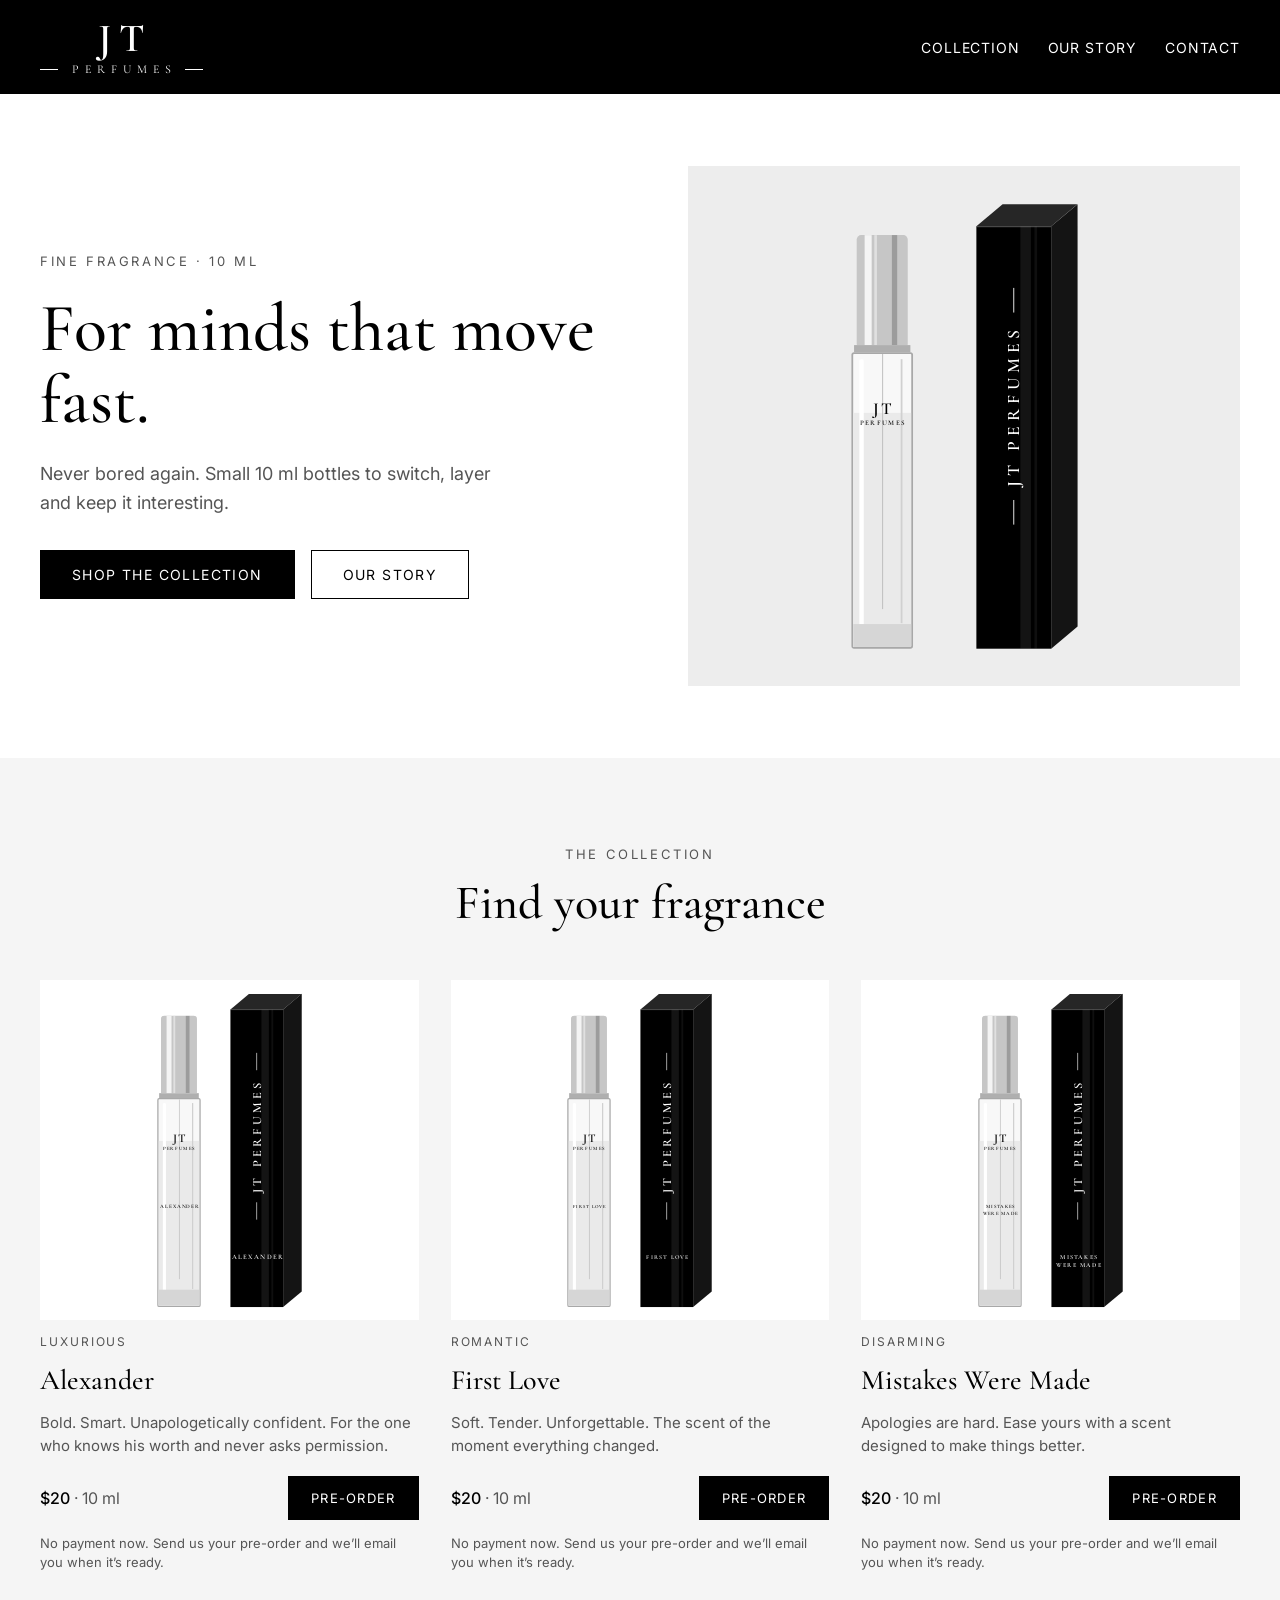
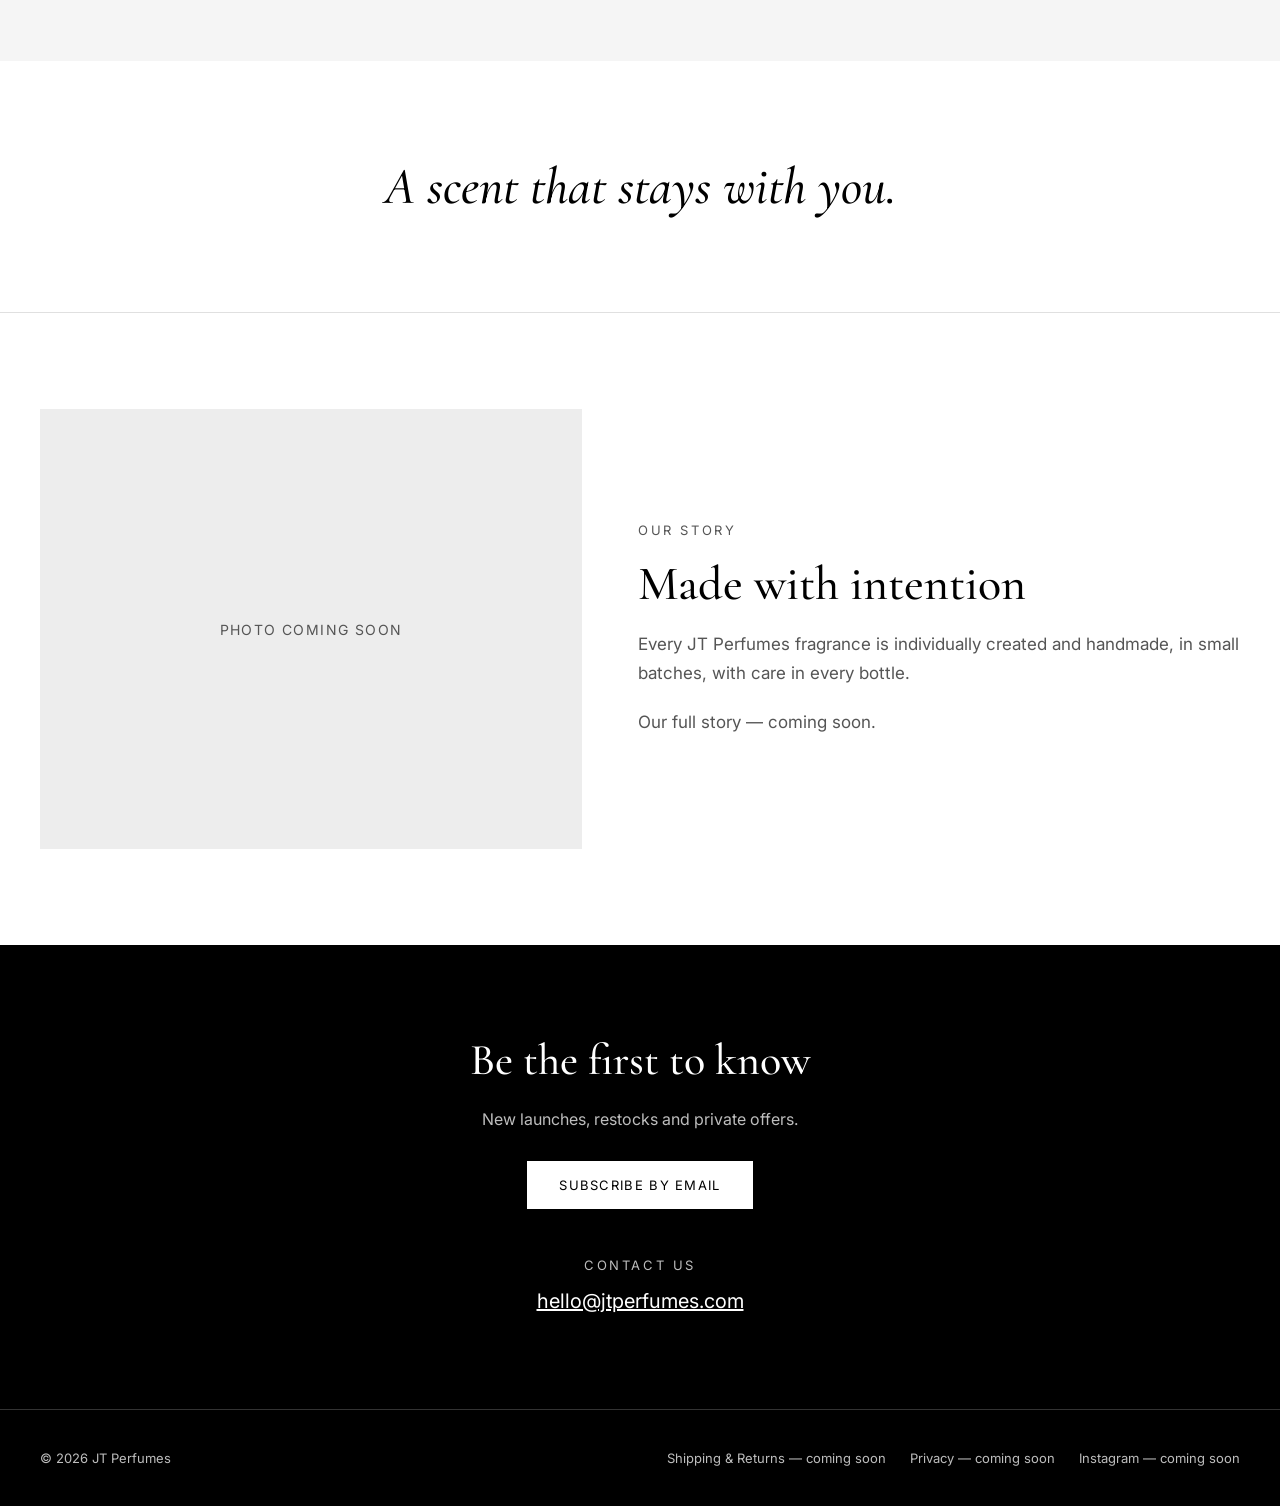
==== commit d01132b2: "Change collection heading to Find your fragrance Co-Authored-By: Claude Opus 5.5 <noreply@anthropic." ====
--- a/index.html
+++ b/index.html
@@ -87,7 +87,7 @@
 <div style="max-width: 1200px; margin: 0 auto; display: flex; flex-direction: column; gap: 48px">
 <div style="display: flex; flex-direction: column; gap: 12px; align-items: center; text-align: center">
 <p style="margin: 0; font-size: 13px; letter-spacing: 0.2em; text-transform: uppercase; color: #555555">The collection</p>
-<h2 style="margin: 0; font-family: 'Cormorant Garamond', Georgia, serif; font-weight: 500; font-size: 48px">Find your signature</h2>
+<h2 style="margin: 0; font-family: 'Cormorant Garamond', Georgia, serif; font-weight: 500; font-size: 48px">Find your fragrance</h2>
 </div>
 <div style="display: grid; grid-template-columns: repeat(auto-fit, minmax(240px, 1fr)); gap: 32px">
 
